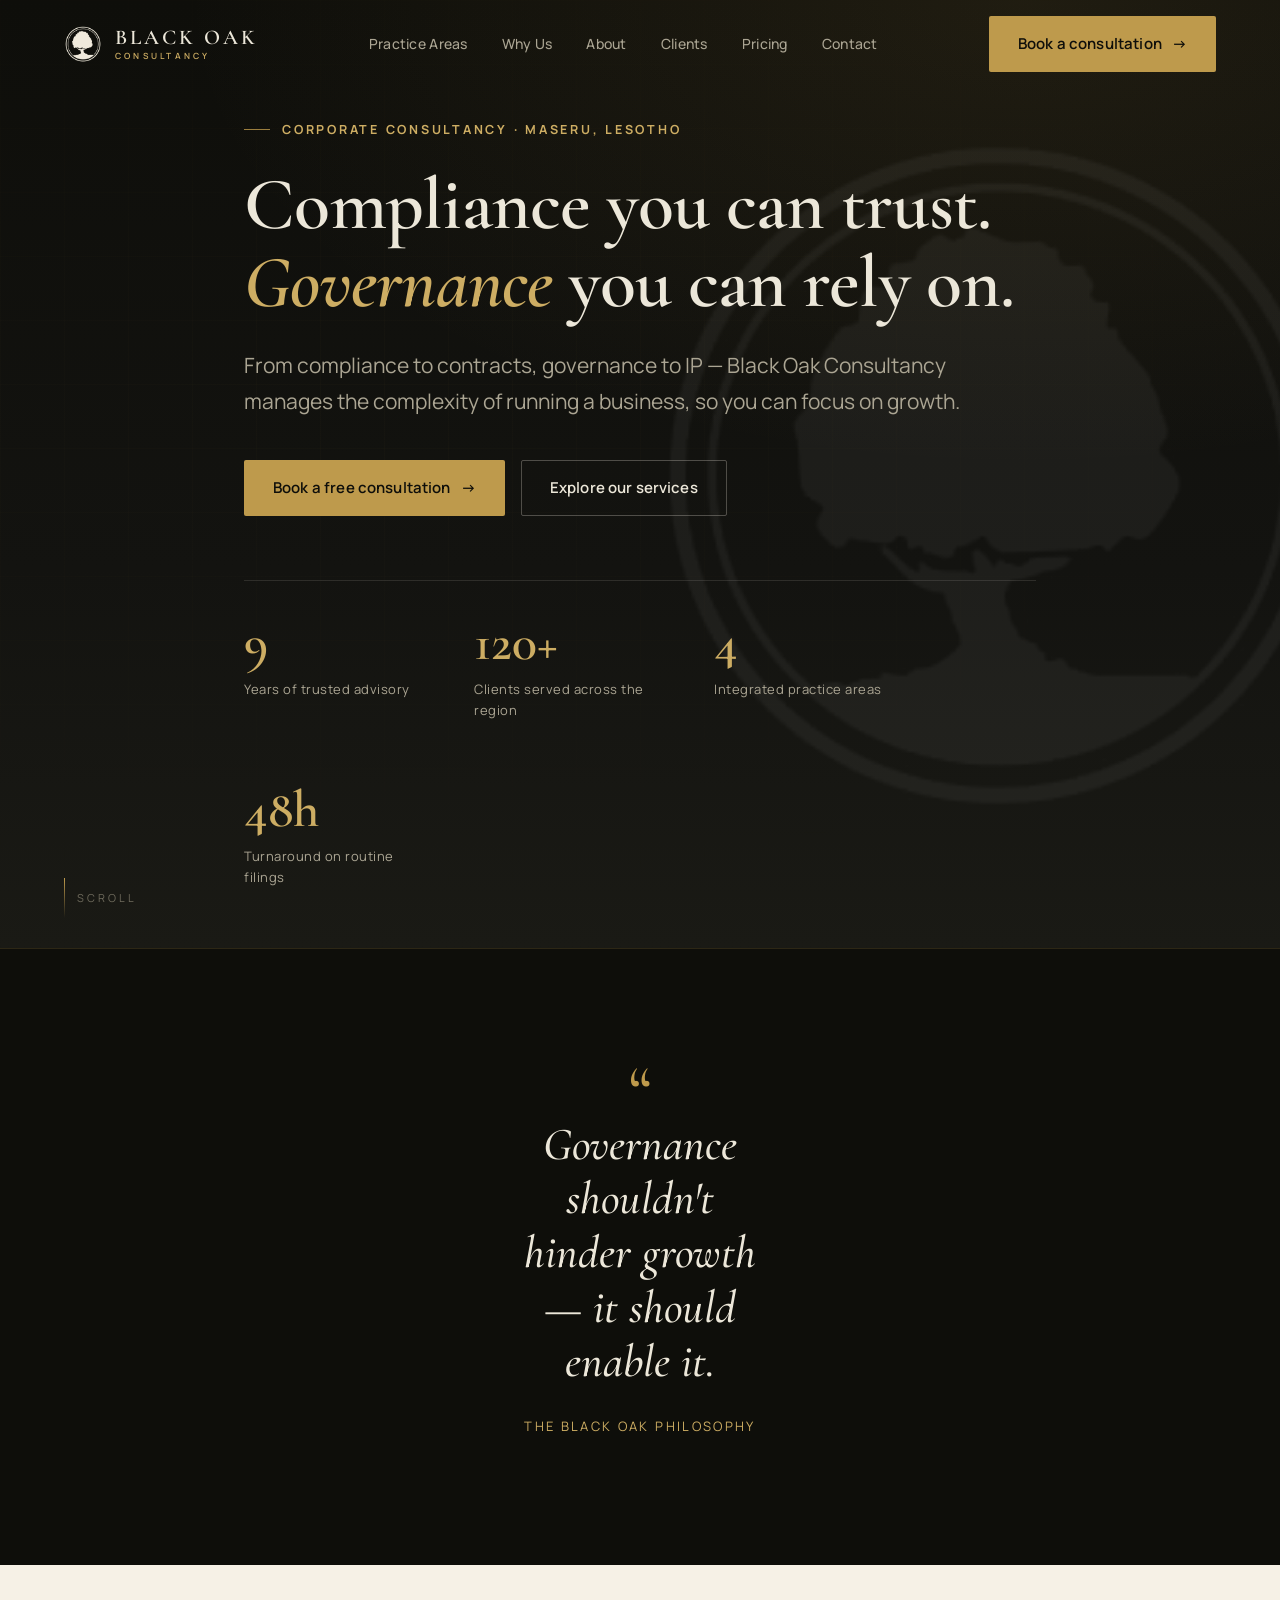
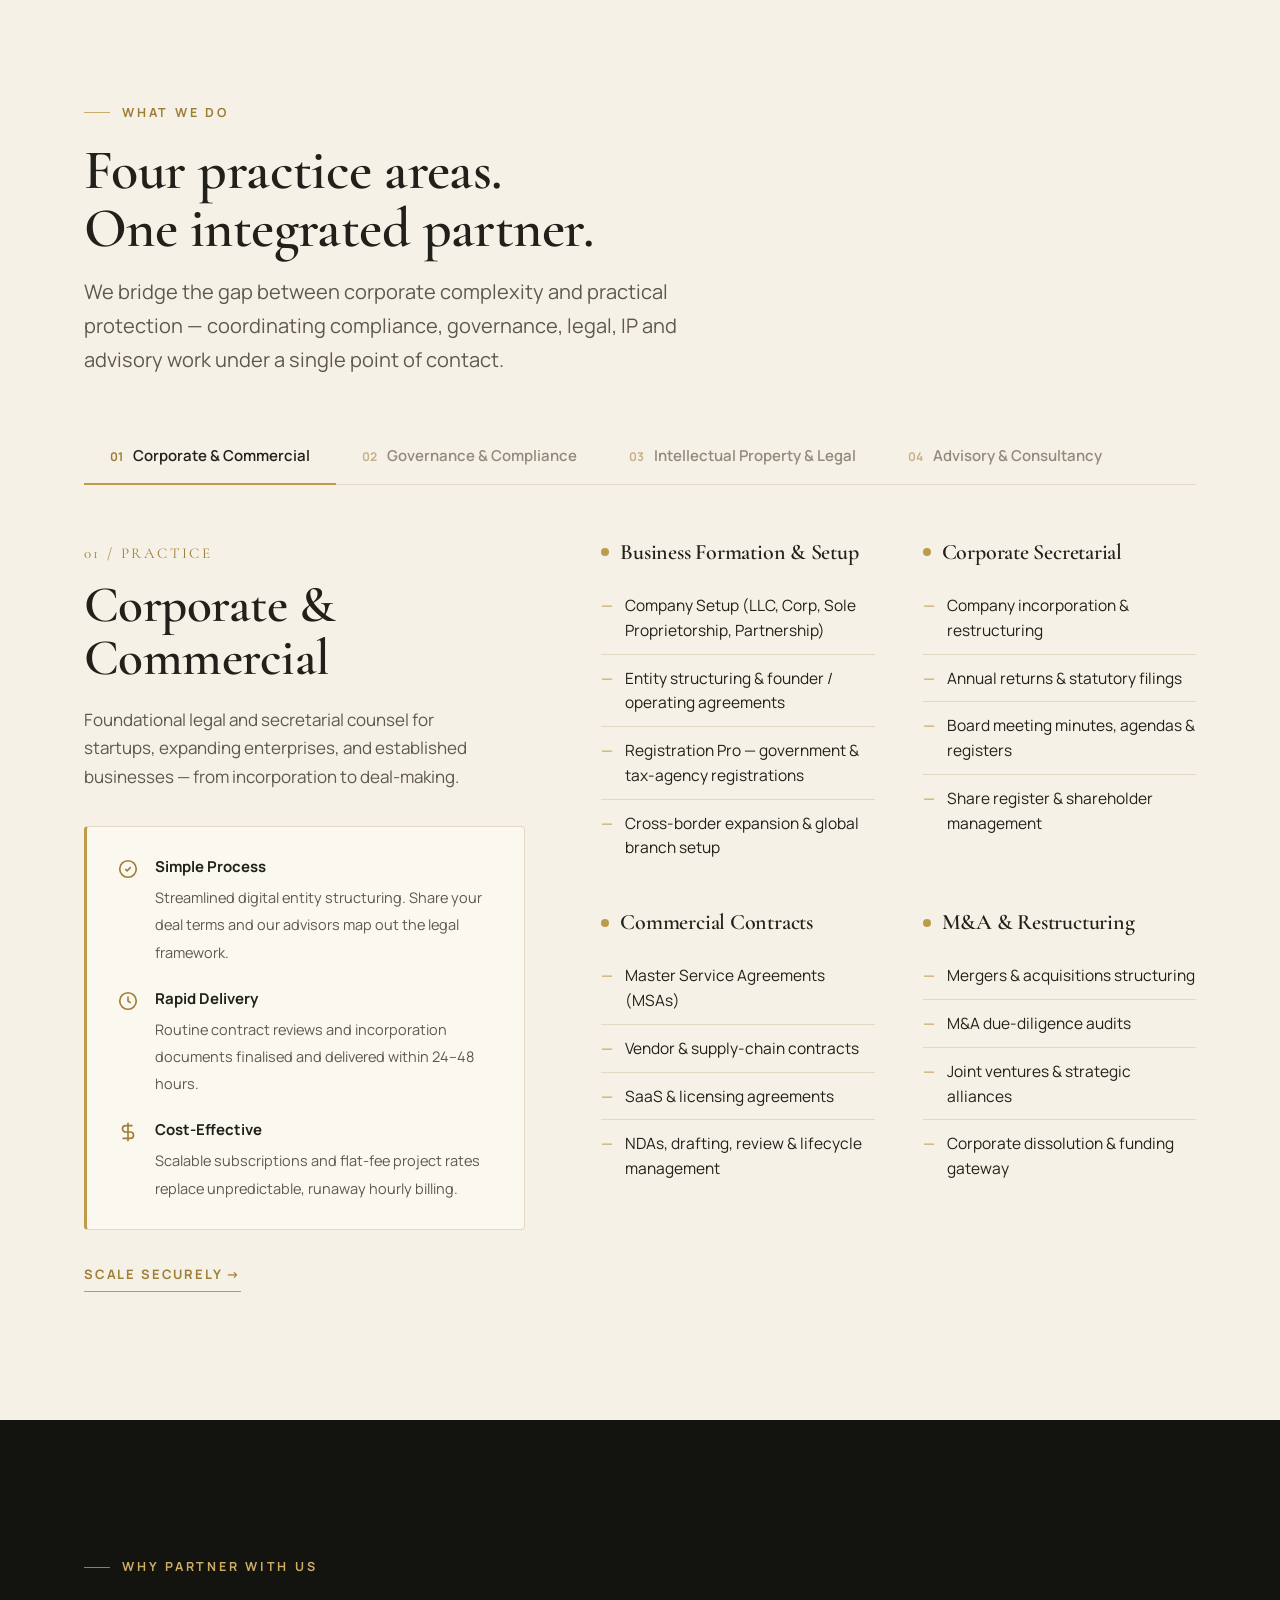
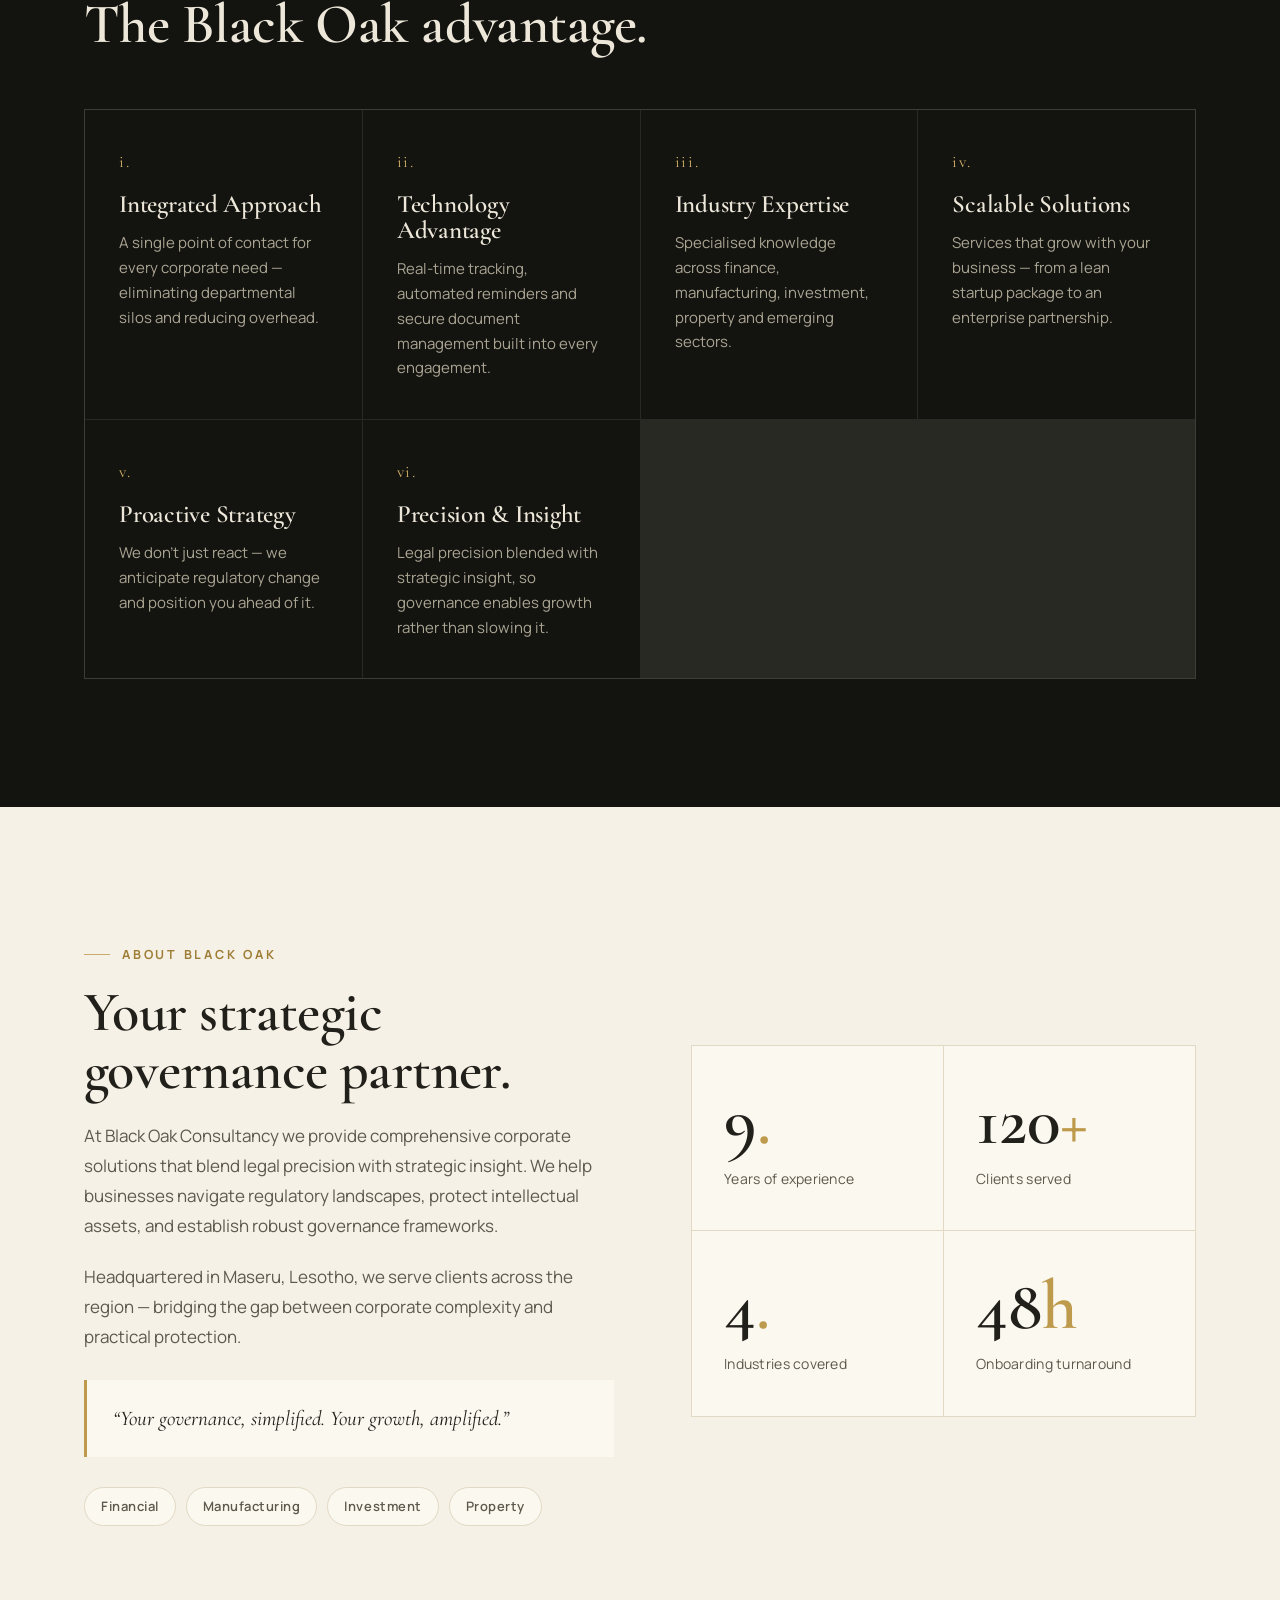
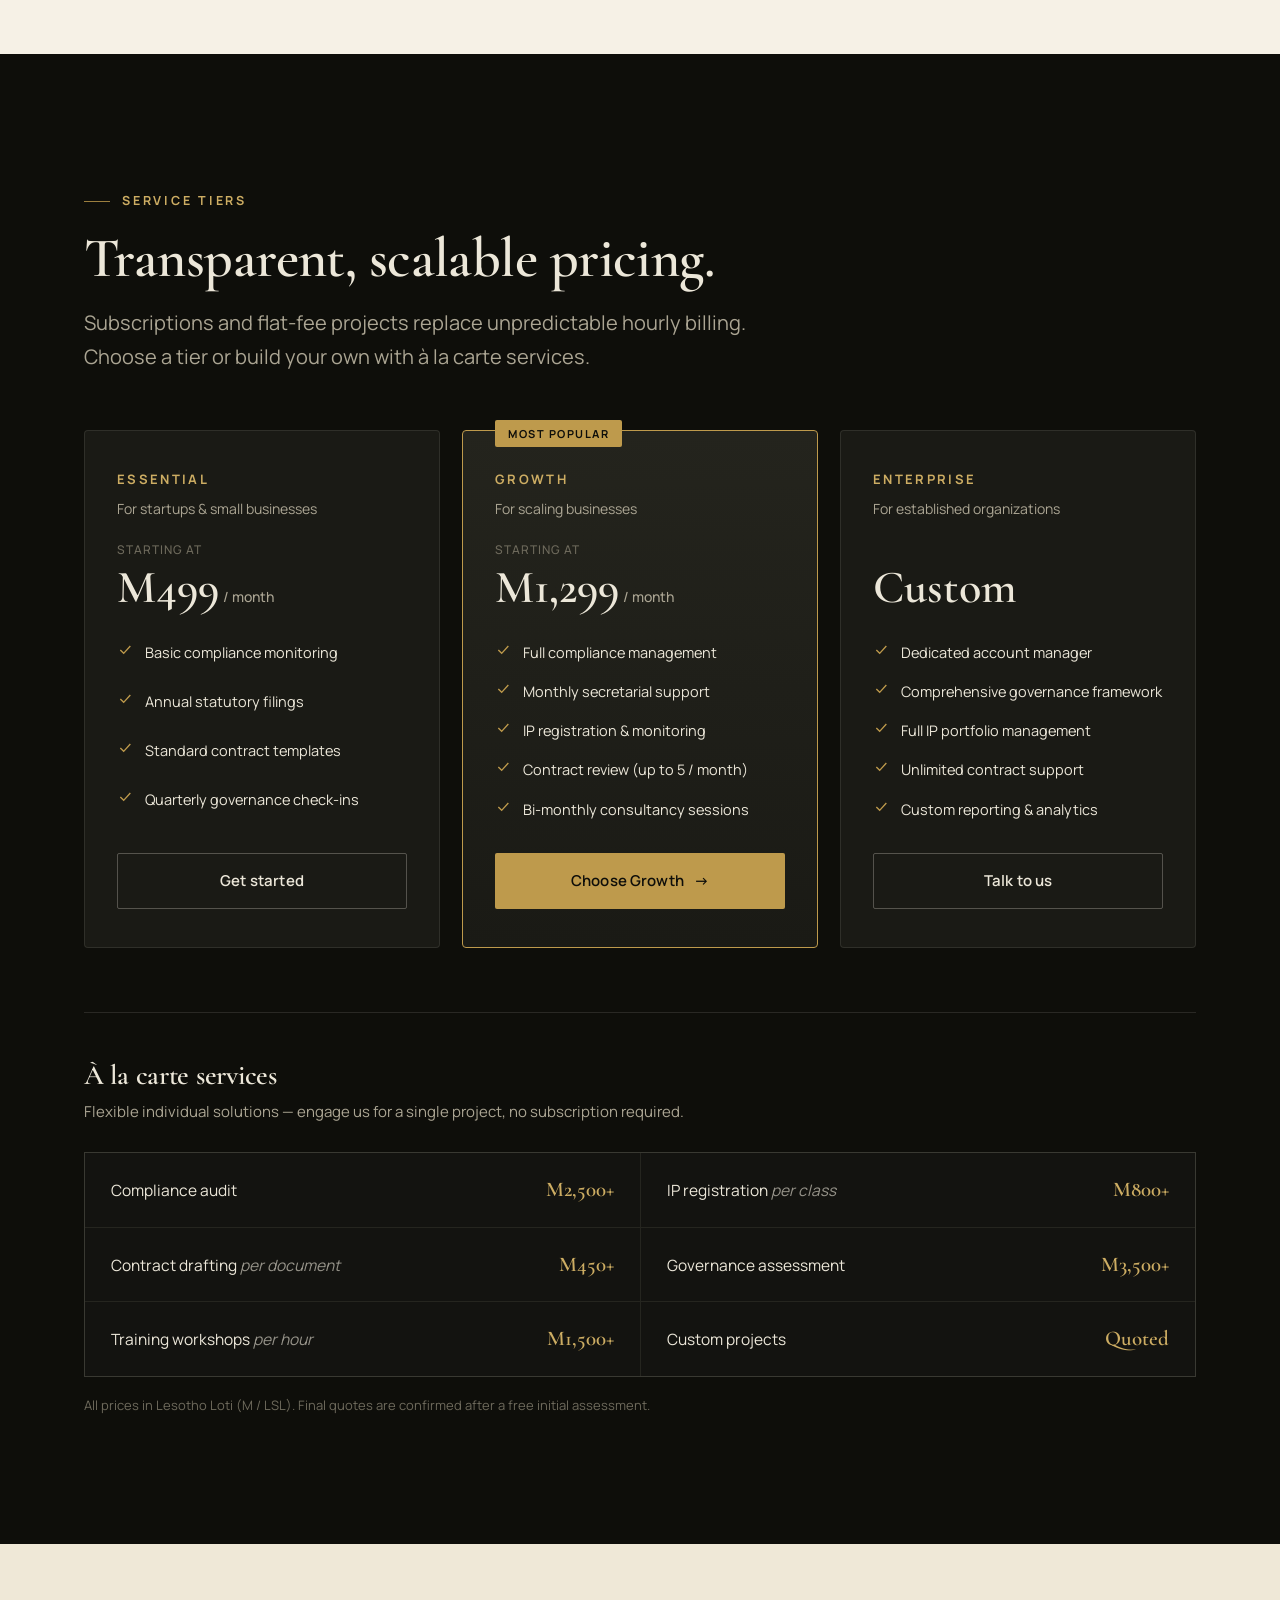
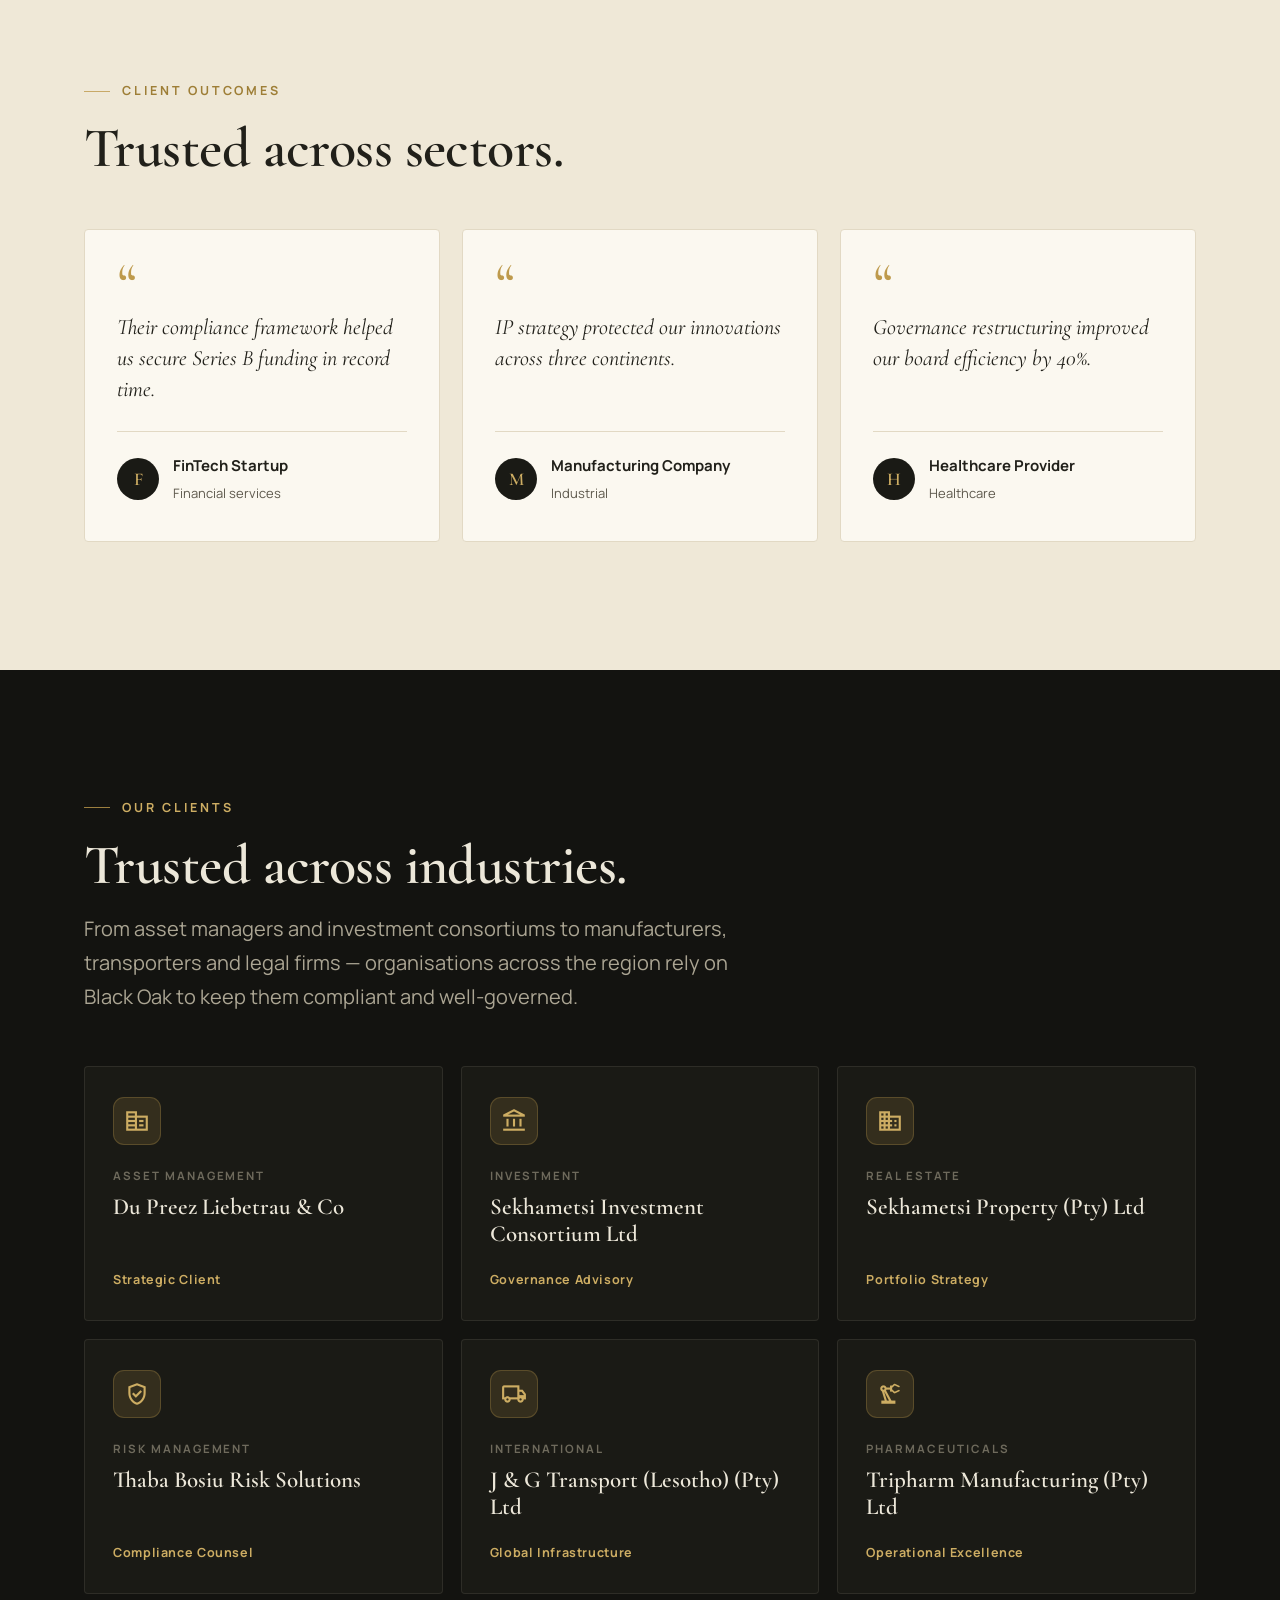
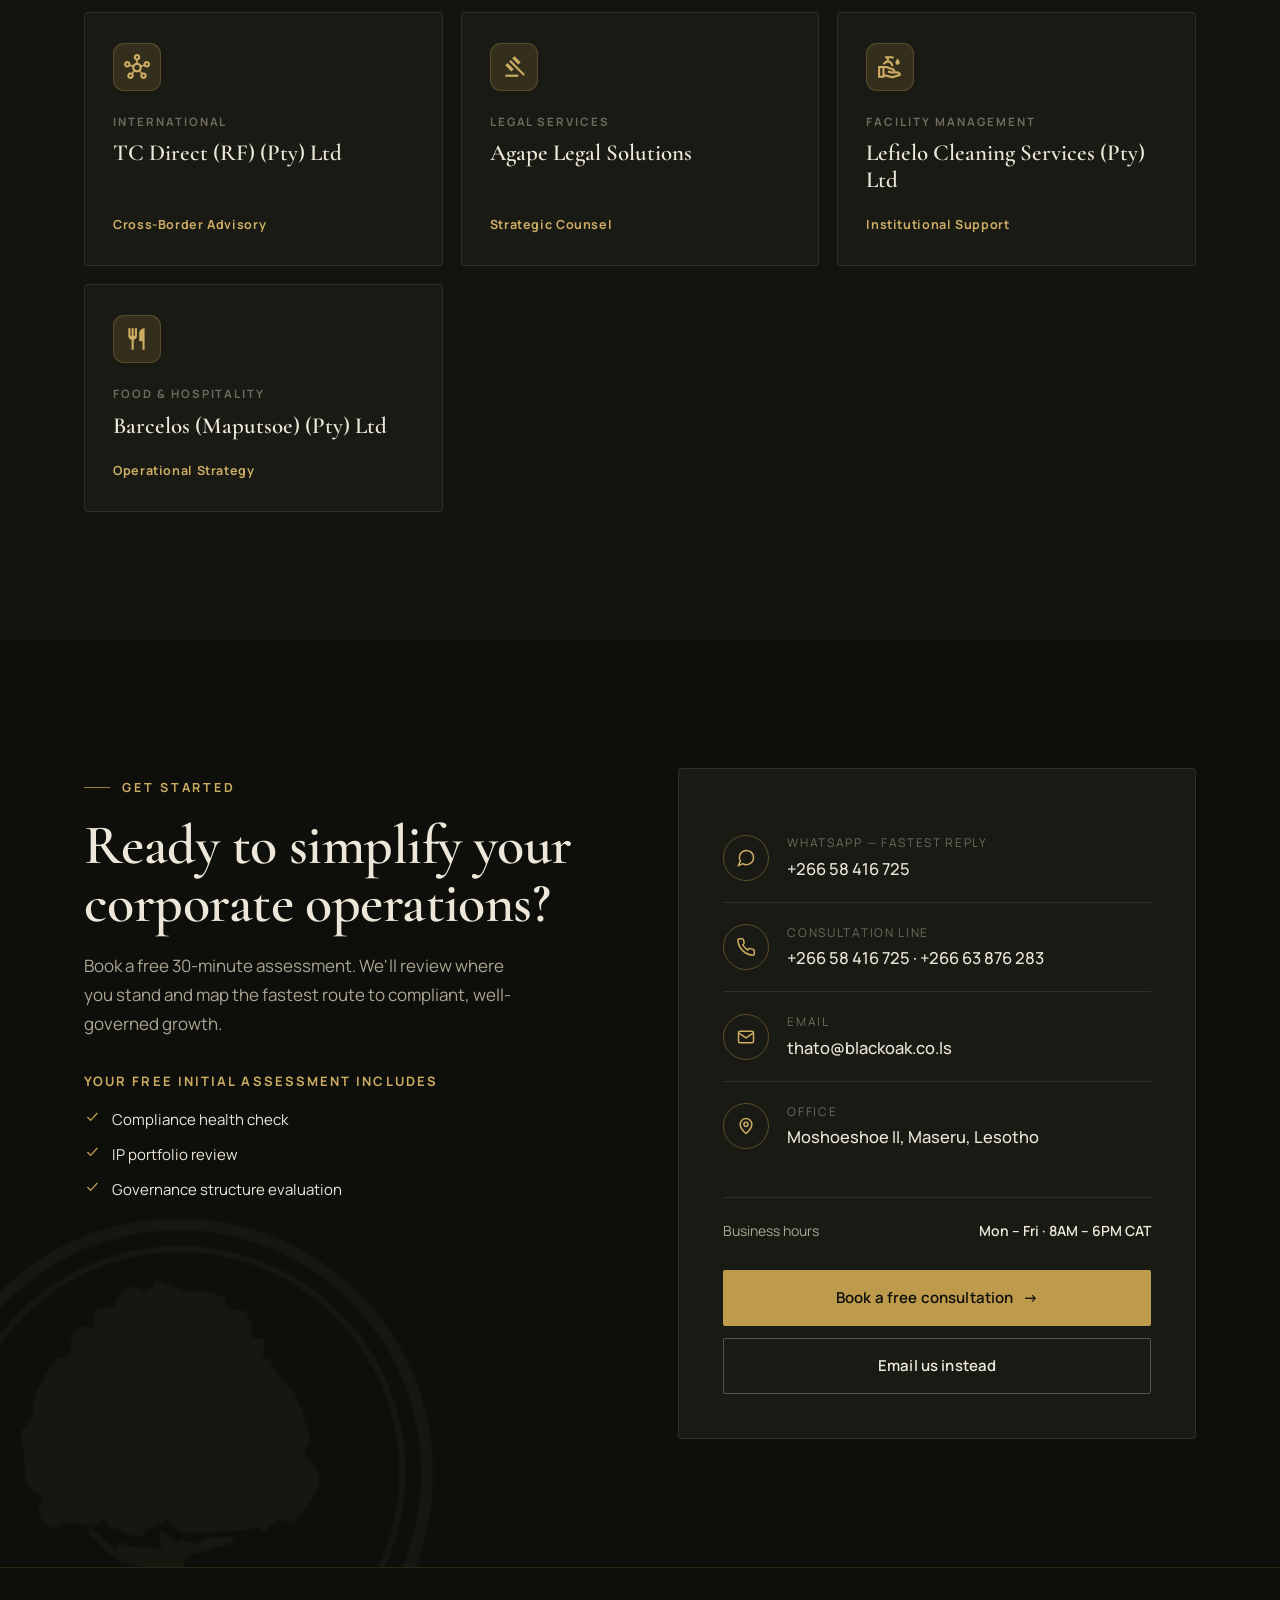
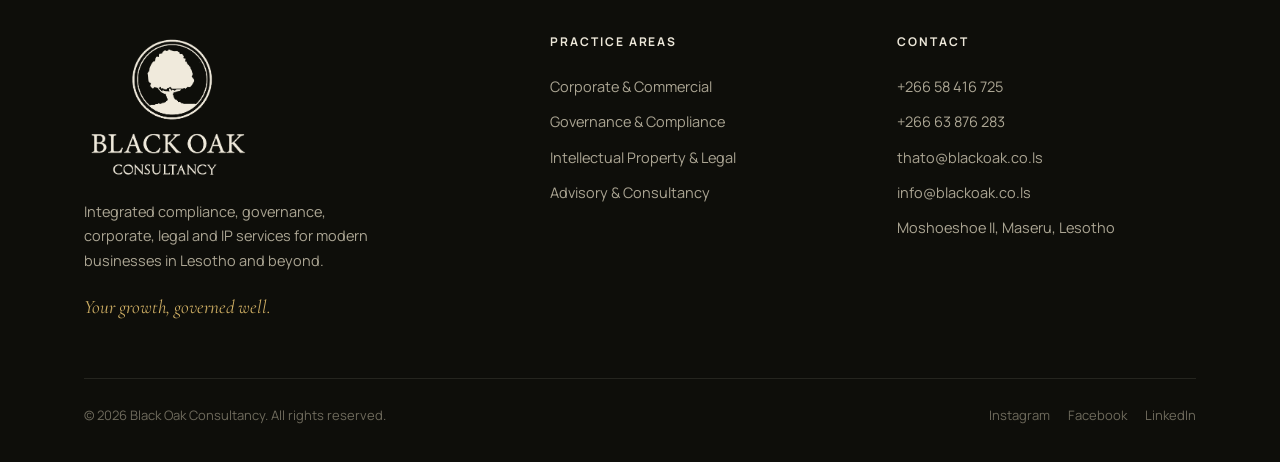
==== index.html @ b7867677 "Initial commit — Black Oak Consultancy website with Decap CMS Static site with CMS-driven content: -" ====
<!DOCTYPE html>
<html lang="en">
<head>
<meta charset="UTF-8" />
<meta name="viewport" content="width=device-width, initial-scale=1.0" />
<title>Black Oak Consultancy — Compliance you can trust. Governance you can rely on.</title>
<meta name="description" content="Black Oak Consultancy — integrated compliance, governance, corporate, legal and IP services in Maseru, Lesotho." />
<link rel="icon" type="image/png" href="assets/logo-mark-dark.png" />
<link rel="preconnect" href="https://fonts.googleapis.com" />
<link rel="preconnect" href="https://fonts.gstatic.com" crossorigin />
<link href="https://fonts.googleapis.com/css2?family=Cormorant+Garamond:ital,wght@0,500;0,600;0,700;1,500;1,600&family=Manrope:wght@400;500;600;700;800&display=swap" rel="stylesheet" />
<link href="https://fonts.googleapis.com/css2?family=Material+Symbols+Outlined:opsz,wght,FILL,GRAD@24,400,0,0" rel="stylesheet" />
<link rel="stylesheet" href="styles.css" />
</head>
<body>

<!-- ============ NAV ============ -->
<nav class="nav" id="nav">
  <a class="nav-brand" href="#top" aria-label="Black Oak Consultancy home">
    <img src="assets/logo-mark-cream.png" alt="Black Oak Consultancy mark" />
    <span class="bn">BLACK OAK<small>CONSULTANCY</small></span>
  </a>
  <div class="nav-links">
    <a href="#practice">Practice Areas</a>
    <a href="#why">Why Us</a>
    <a href="#about">About</a>
    <a href="#clients">Clients</a>
    <a href="#pricing">Pricing</a>
    <a href="#contact">Contact</a>
  </div>
  <div class="nav-cta">
    <a href="#contact" class="btn btn-gold">Book a consultation <span class="arr">&rarr;</span></a>
    <button class="nav-toggle" id="navToggle" aria-label="Open menu"><span></span><span></span><span></span></button>
  </div>
</nav>

<!-- ============ HERO ============ -->
<header class="hero" id="top">
  <img class="hero-mark" src="assets/logo-mark-cream.png" alt="" aria-hidden="true" />
  <div class="hero-grid-lines" aria-hidden="true"></div>
  <div class="wrap hero-inner">
    <span class="eyebrow on-dark" id="hero-eyebrow"></span>
    <h1 class="h-display" id="hero-headline"></h1>
    <p class="hero-sub" id="hero-sub"></p>
    <div class="hero-actions">
      <a href="#contact" class="btn btn-gold" id="hero-cta-primary"><span class="arr">&rarr;</span></a>
      <a href="#practice" class="btn btn-ghost-dark" id="hero-cta-secondary"></a>
    </div>
    <div class="hero-stats" id="hero-stats"></div>
  </div>
  <div class="scroll-cue">Scroll</div>
</header>

<!-- ============ PHILOSOPHY BAND ============ -->
<section class="band section">
  <div class="wrap">
    <div class="band-quote reveal">
      <span class="mark">&ldquo;</span>
      <p id="philosophy-text"></p>
      <cite>The Black Oak Philosophy</cite>
    </div>
  </div>
</section>

<!-- ============ PRACTICE AREAS ============ -->
<section class="practice section" id="practice">
  <div class="wrap">
    <div class="section-head reveal">
      <span class="eyebrow">What we do</span>
      <h2 class="h-section" id="services-heading"></h2>
      <p class="lede" id="services-intro"></p>
    </div>
    <div class="tabs reveal" role="tablist" id="services-tabs"></div>
    <div id="services-panels"></div>
  </div>
</section>

<!-- ============ WHY US ============ -->
<section class="why section" id="why">
  <div class="wrap">
    <div class="section-head reveal">
      <span class="eyebrow on-dark">Why partner with us</span>
      <h2 class="h-section" style="color:var(--on-dark)" id="why-heading"></h2>
    </div>
    <div class="why-grid reveal" id="why-grid"></div>
  </div>
</section>

<!-- ============ ABOUT ============ -->
<section class="about section" id="about">
  <div class="wrap about-grid">
    <div class="about-copy reveal">
      <span class="eyebrow">About Black Oak</span>
      <h2 class="h-section" id="about-heading"></h2>
      <div id="about-paragraphs"></div>
      <div class="about-phil" id="about-philosophy"></div>
      <div class="industries" id="about-industries"></div>
    </div>
    <div class="about-stats reveal" id="about-stats"></div>
  </div>
</section>

<!-- ============ PRICING ============ -->
<section class="pricing section" id="pricing">
  <div class="wrap">
    <div class="section-head reveal">
      <span class="eyebrow on-dark">Service tiers</span>
      <h2 class="h-section" style="color:var(--on-dark)" id="pricing-heading"></h2>
      <p class="lede" style="color:var(--on-dark-muted)" id="pricing-intro"></p>
    </div>
    <div class="tiers reveal" id="pricing-tiers"></div>
    <div class="alacarte reveal" id="pricing-alacarte"></div>
  </div>
</section>

<!-- ============ TESTIMONIALS ============ -->
<section class="testi section">
  <div class="wrap">
    <div class="section-head reveal">
      <span class="eyebrow">Client outcomes</span>
      <h2 class="h-section" id="testi-heading"></h2>
    </div>
    <div class="testi-grid" id="testi-grid"></div>
  </div>
</section>

<!-- ============ CLIENTS ============ -->
<section class="clients section" id="clients">
  <div class="wrap">
    <div class="section-head reveal">
      <span class="eyebrow on-dark">Our clients</span>
      <h2 class="h-section" style="color:var(--on-dark)" id="clients-heading"></h2>
      <p class="lede" style="color:var(--on-dark-muted)" id="clients-intro"></p>
    </div>
    <div class="clients-grid reveal" id="clients-grid"></div>
  </div>
</section>

<!-- ============ CONTACT ============ -->
<section class="contact section" id="contact">
  <img class="contact-mark" src="assets/logo-mark-cream.png" alt="" aria-hidden="true" />
  <div class="wrap contact-grid">
    <div class="contact-copy reveal">
      <span class="eyebrow on-dark">Get started</span>
      <h2 class="h-section" style="color:var(--on-dark)" id="contact-heading"></h2>
      <p id="contact-intro"></p>
      <div class="assessment">
        <div class="ttl">Your free initial assessment includes</div>
        <ul id="contact-assessment"></ul>
      </div>
    </div>
    <div class="contact-card reveal" id="contact-channels"></div>
  </div>
</section>

<!-- ============ FOOTER ============ -->
<footer class="footer">
  <div class="wrap">
    <div class="footer-top">
      <div class="footer-brand">
        <img src="assets/logo-cream-full.png" alt="Black Oak Consultancy" />
        <p>Integrated compliance, governance, corporate, legal and IP services for modern businesses in Lesotho and beyond.</p>
        <div class="footer-tag">Your growth, governed well.</div>
      </div>
      <div class="footer-col">
        <h5>Practice Areas</h5>
        <a href="#practice">Corporate &amp; Commercial</a>
        <a href="#practice">Governance &amp; Compliance</a>
        <a href="#practice">Intellectual Property &amp; Legal</a>
        <a href="#practice">Advisory &amp; Consultancy</a>
      </div>
      <div class="footer-col" id="footer-contact">
        <h5>Contact</h5>
      </div>
    </div>
    <div class="footer-bottom">
      <span>&copy; <span id="year"></span> Black Oak Consultancy. All rights reserved.</span>
      <div class="socials" id="footer-socials"></div>
    </div>
  </div>
</footer>

<script src="app.js"></script>
</body>
</html>
---- styles.css ----
/* ===========================================================
   BLACK OAK CONSULTANCY — site styles
   Palette: warm charcoal ink · antique gold · cream paper
   Type:    Cormorant Garamond (display) · Manrope (text)
   =========================================================== */

:root {
  /* ink / dark */
  --ink-900: #0E0E0A;
  --ink-850: #131310;
  --ink-800: #1A1A15;
  --ink-700: #24241D;
  --ink-600: #33332A;

  /* paper / light */
  --paper:    #F6F1E6;
  --paper-2:  #FBF8F0;
  --paper-3:  #EFE8D7;
  --card-line:#E2D9C4;

  /* gold accent */
  --gold:      #BE9A4C;
  --gold-soft: #CDAD63;
  --gold-deep: #9E7E36;
  --gold-glow: rgba(190,154,76,0.16);

  /* text */
  --on-dark:        #ECE7D9;
  --on-dark-muted:  #ABA593;
  --on-dark-faint:  #6E6A5C;
  --on-light:       #21201A;
  --on-light-muted: #5E594D;
  --on-light-faint: #918B7B;

  --serif: "Cormorant Garamond", Georgia, "Times New Roman", serif;
  --sans:  "Manrope", system-ui, -apple-system, sans-serif;

  --maxw: 1240px;
  --gut: clamp(20px, 5vw, 64px);
  --radius: 4px;

  --ease: cubic-bezier(0.22, 0.61, 0.36, 1);
}

* { box-sizing: border-box; margin: 0; padding: 0; }
html { scroll-behavior: smooth; -webkit-text-size-adjust: 100%; scroll-padding-top: 84px; }
body {
  font-family: var(--sans);
  background: var(--paper);
  color: var(--on-light);
  line-height: 1.6;
  font-size: 17px;
  -webkit-font-smoothing: antialiased;
  text-rendering: optimizeLegibility;
  overflow-x: hidden;
}
img { display: block; max-width: 100%; }
a { color: inherit; text-decoration: none; }
::selection { background: var(--gold); color: var(--ink-900); }

/* ---------- shared layout ---------- */
.wrap { width: 100%; max-width: var(--maxw); margin-inline: auto; padding-inline: var(--gut); }
.section { padding-block: clamp(72px, 10vw, 132px); }
.eyebrow {
  font-family: var(--sans);
  font-size: 12.5px;
  font-weight: 700;
  letter-spacing: 0.22em;
  text-transform: uppercase;
  color: var(--gold-deep);
  display: inline-flex;
  align-items: center;
  gap: 12px;
}
.eyebrow::before { content: ""; width: 26px; height: 1px; background: var(--gold); opacity: .8; }
.eyebrow.center::after { content: ""; width: 26px; height: 1px; background: var(--gold); opacity: .8; }
.eyebrow.on-dark { color: var(--gold-soft); }

h1, h2, h3, h4 { font-family: var(--serif); font-weight: 600; line-height: 1.04; letter-spacing: -0.01em; }
.h-display { font-size: clamp(38px, 6vw, 74px); font-weight: 600; line-height: 1.06; }
.h-section { font-size: clamp(33px, 5vw, 56px); }
.lede { font-size: clamp(17px, 1.6vw, 20px); color: var(--on-light-muted); max-width: 56ch; line-height: 1.7; }

/* ---------- buttons ---------- */
.btn {
  display: inline-flex; align-items: center; gap: 10px;
  font-family: var(--sans); font-weight: 600; font-size: 15px;
  letter-spacing: 0.01em;
  padding: 15px 28px; border-radius: 2px; cursor: pointer;
  border: 1px solid transparent; transition: all .35s var(--ease);
  white-space: nowrap;
}
.btn .arr { transition: transform .35s var(--ease); }
.btn:hover .arr { transform: translateX(4px); }
.btn-gold { background: var(--gold); color: var(--ink-900); }
.btn-gold:hover { background: var(--gold-soft); box-shadow: 0 12px 30px -10px var(--gold-glow); }
.btn-ghost-dark { border-color: rgba(236,231,217,0.28); color: var(--on-dark); }
.btn-ghost-dark:hover { border-color: var(--gold-soft); color: var(--gold-soft); }
.btn-ghost-light { border-color: var(--card-line); color: var(--on-light); }
.btn-ghost-light:hover { border-color: var(--gold); color: var(--gold-deep); }

.link-arrow {
  display: inline-flex; align-items: center; gap: 10px;
  font-family: var(--sans); font-weight: 700; font-size: 13px;
  letter-spacing: 0.14em; text-transform: uppercase;
  color: var(--gold-deep); padding-bottom: 6px;
  border-bottom: 1px solid var(--gold); width: fit-content;
  transition: gap .3s var(--ease);
}
.link-arrow:hover { gap: 16px; }

/* ===========================================================
   NAV
   =========================================================== */
.nav {
  position: fixed; inset: 0 0 auto 0; z-index: 100;
  display: flex; align-items: center; justify-content: space-between;
  padding: 16px var(--gut);
  transition: background .4s var(--ease), padding .4s var(--ease), box-shadow .4s var(--ease);
}
.nav.scrolled {
  background: rgba(14,14,10,0.92);
  backdrop-filter: blur(14px);
  padding-block: 11px;
  box-shadow: 0 1px 0 rgba(190,154,76,0.18);
}
.nav-brand { display: flex; align-items: center; gap: 13px; }
.nav-brand img { width: 38px; height: 38px; object-fit: contain; }
.nav-brand .bn {
  font-family: var(--serif); font-size: 21px; font-weight: 600;
  letter-spacing: 0.14em; color: var(--on-dark); line-height: 1;
}
.nav-brand .bn small { display: block; font-family: var(--sans); font-size: 8.5px; font-weight: 600; letter-spacing: 0.38em; color: var(--gold-soft); margin-top: 4px; }
.nav-links { display: flex; align-items: center; gap: 34px; }
.nav-links a {
  font-size: 14px; font-weight: 500; color: var(--on-dark-muted);
  letter-spacing: 0.02em; transition: color .25s; position: relative;
}
.nav-links a:hover { color: var(--on-dark); }
.nav-links a::after {
  content: ""; position: absolute; left: 0; bottom: -6px; height: 1px; width: 0;
  background: var(--gold); transition: width .3s var(--ease);
}
.nav-links a:hover::after { width: 100%; }
.nav-cta { display: flex; align-items: center; gap: 18px; }
.nav-toggle { display: none; background: none; border: 0; cursor: pointer; flex-direction: column; gap: 5px; padding: 8px; }
.nav-toggle span { width: 24px; height: 2px; background: var(--on-dark); transition: .3s; }

/* ===========================================================
   HERO
   =========================================================== */
.hero {
  position: relative; min-height: 100vh; display: flex; align-items: center;
  background:
    radial-gradient(120% 90% at 80% 0%, rgba(190,154,76,0.10), transparent 55%),
    linear-gradient(180deg, var(--ink-900), var(--ink-850) 60%, var(--ink-800));
  color: var(--on-dark); overflow: hidden;
  padding-top: 110px; padding-bottom: 60px;
}
.hero-mark {
  position: absolute; right: -6%; top: 50%; transform: translateY(-50%);
  width: min(58vw, 720px); opacity: 0.05; pointer-events: none;
  filter: saturate(0);
}
.hero-grid-lines {
  position: absolute; inset: 0; pointer-events: none; opacity: .5;
  background-image: linear-gradient(rgba(190,154,76,0.05) 1px, transparent 1px),
                    linear-gradient(90deg, rgba(190,154,76,0.05) 1px, transparent 1px);
  background-size: 64px 64px;
  -webkit-mask-image: radial-gradient(120% 80% at 30% 40%, #000, transparent 75%);
          mask-image: radial-gradient(120% 80% at 30% 40%, #000, transparent 75%);
}
.hero-inner { position: relative; z-index: 2; max-width: 920px; }
.hero h1 { margin: 26px 0 0; }
.hero h1 .gold { color: var(--gold-soft); font-style: italic; }
.hero-sub { margin-top: 26px; font-size: clamp(17px, 1.7vw, 21px); color: var(--on-dark-muted); max-width: 60ch; line-height: 1.7; }
.hero-actions { margin-top: 40px; display: flex; flex-wrap: wrap; gap: 16px; }
.hero-stats {
  margin-top: 64px; display: flex; flex-wrap: wrap; gap: clamp(28px, 5vw, 72px);
  padding-top: 36px; border-top: 1px solid rgba(236,231,217,0.12);
}
.hero-stat .num { font-family: var(--serif); font-size: clamp(36px, 4.5vw, 52px); font-weight: 600; color: var(--gold-soft); line-height: 1; }
.hero-stat .lbl { margin-top: 10px; font-size: 13px; letter-spacing: 0.04em; color: var(--on-dark-muted); max-width: 22ch; }
.scroll-cue {
  position: absolute; left: var(--gut); bottom: 30px; z-index: 2;
  font-size: 11px; letter-spacing: 0.28em; text-transform: uppercase; color: var(--on-dark-faint);
  display: flex; align-items: center; gap: 12px;
}
.scroll-cue::before { content: ""; width: 1px; height: 40px; background: linear-gradient(var(--gold), transparent); animation: cue 2.4s var(--ease) infinite; }
@keyframes cue { 0%,100%{opacity:.3; transform:scaleY(.7) } 50%{opacity:1; transform:scaleY(1)} }

/* ===========================================================
   PHILOSOPHY BAND
   =========================================================== */
.band {
  background: var(--ink-900); color: var(--on-dark);
  border-top: 1px solid rgba(190,154,76,0.18);
}
.band-quote { text-align: center; max-width: 26ch; margin-inline: auto; }
.band-quote .mark { font-family: var(--serif); font-size: 72px; color: var(--gold); line-height: .4; display: block; height: 40px; }
.band-quote p { font-family: var(--serif); font-size: clamp(28px, 4vw, 46px); font-weight: 500; font-style: italic; line-height: 1.18; color: var(--on-dark); }
.band-quote cite { display: block; margin-top: 28px; font-family: var(--sans); font-style: normal; font-size: 13px; letter-spacing: 0.18em; text-transform: uppercase; color: var(--gold-soft); }

/* ===========================================================
   PRACTICE AREAS
   =========================================================== */
.practice { background: var(--paper); }
.section-head { max-width: 720px; }
.section-head h2 { margin-top: 18px; }
.section-head p { margin-top: 18px; }

.tabs {
  margin-top: 52px; display: flex; flex-wrap: wrap; gap: 0;
  border-bottom: 1px solid var(--card-line);
}
.tab {
  appearance: none; background: none; border: 0; cursor: pointer;
  font-family: var(--sans); font-size: 15px; font-weight: 600; color: var(--on-light-faint);
  padding: 16px 26px 18px; position: relative; transition: color .3s;
  display: flex; align-items: baseline; gap: 10px;
}
.tab .ti { font-size: 12px; font-weight: 700; color: var(--gold-deep); opacity: .55; }
.tab:hover { color: var(--on-light); }
.tab.active { color: var(--on-light); }
.tab.active .ti { opacity: 1; }
.tab::after {
  content: ""; position: absolute; left: 0; right: 0; bottom: -1px; height: 2px;
  background: var(--gold); transform: scaleX(0); transform-origin: left; transition: transform .35s var(--ease);
}
.tab.active::after { transform: scaleX(1); }

.panel { display: none; padding-top: 56px; }
.panel.active { display: grid; grid-template-columns: minmax(0, 1fr) minmax(0, 1.35fr); gap: clamp(40px, 6vw, 88px); animation: fade .5s var(--ease); }
@keyframes fade { from { opacity: 0; transform: translateY(12px); } to { opacity: 1; transform: none; } }

.panel-left .pa-num { font-family: var(--serif); font-size: 15px; letter-spacing: 0.16em; color: var(--gold-deep); text-transform: uppercase; }
.panel-left h3 { font-size: clamp(34px, 4vw, 52px); margin-top: 14px; }
.panel-left .pa-desc { margin-top: 20px; color: var(--on-light-muted); font-size: 17px; line-height: 1.7; max-width: 42ch; }
.value-card {
  margin-top: 34px; background: var(--paper-2); border: 1px solid var(--card-line);
  border-left: 3px solid var(--gold); border-radius: var(--radius); padding: 28px 30px;
  display: grid; gap: 22px;
}
.value-row { display: grid; grid-template-columns: 22px 1fr; gap: 16px; align-items: start; }
.value-row svg { width: 22px; height: 22px; stroke: var(--gold-deep); margin-top: 3px; }
.value-row b { font-family: var(--sans); font-weight: 700; font-size: 15px; color: var(--on-light); display: block; margin-bottom: 4px; }
.value-row span { font-size: 14.5px; color: var(--on-light-muted); line-height: 1.55; }
.panel-left .link-arrow { margin-top: 34px; }

.panel-right { display: grid; grid-template-columns: 1fr 1fr; gap: 40px 48px; align-content: start; }
.svc-group h4 { display: flex; align-items: center; gap: 11px; font-size: 22px; font-weight: 600; }
.svc-group h4::before { content: ""; width: 8px; height: 8px; border-radius: 50%; background: var(--gold); flex: none; }
.svc-list { margin-top: 18px; display: grid; gap: 0; }
.svc-list li { list-style: none; display: flex; gap: 12px; align-items: baseline; padding: 11px 0; border-top: 1px solid var(--card-line); font-size: 15.5px; color: var(--on-light); }
.svc-list li:first-child { border-top: 0; }
.svc-list li .dash { color: var(--gold); flex: none; }
@media (max-width: 560px) { .panel-right { grid-template-columns: 1fr; } }

/* ===========================================================
   APPROACH / WHY US
   =========================================================== */
.why { background: var(--ink-850); color: var(--on-dark); }
.why-grid { margin-top: 56px; display: grid; grid-template-columns: repeat(auto-fit, minmax(250px, 1fr)); gap: 1px; background: rgba(236,231,217,0.1); border: 1px solid rgba(236,231,217,0.1); }
.why-cell { background: var(--ink-850); padding: 38px 34px; transition: background .4s var(--ease); }
.why-cell:hover { background: var(--ink-800); }
.why-cell .wi { font-family: var(--serif); font-size: 17px; color: var(--gold-soft); letter-spacing: 0.1em; }
.why-cell h4 { font-size: 25px; margin-top: 16px; color: var(--on-dark); }
.why-cell p { margin-top: 14px; font-size: 15px; color: var(--on-dark-muted); line-height: 1.65; }

/* ===========================================================
   ABOUT / STATS
   =========================================================== */
.about { background: var(--paper); position: relative; }
.about-grid { display: grid; grid-template-columns: 1.05fr 1fr; gap: clamp(40px, 6vw, 90px); align-items: center; }
.about-copy h2 { margin-top: 18px; }
.about-copy p { margin-top: 22px; color: var(--on-light-muted); font-size: 17px; line-height: 1.75; }
.about-phil { margin-top: 28px; padding: 22px 26px; border-left: 3px solid var(--gold); background: var(--paper-2); font-family: var(--serif); font-style: italic; font-size: 21px; color: var(--on-light); }
.about-stats { display: grid; grid-template-columns: 1fr 1fr; gap: 1px; background: var(--card-line); border: 1px solid var(--card-line); }
.about-stats .st { background: var(--paper-2); padding: 40px 32px; }
.about-stats .st .num { font-family: var(--serif); font-size: clamp(46px, 6vw, 70px); font-weight: 600; color: var(--on-light); line-height: 1; }
.about-stats .st .num span { color: var(--gold); }
.about-stats .st .lbl { margin-top: 12px; font-size: 14px; color: var(--on-light-muted); letter-spacing: 0.02em; }
.industries { margin-top: 30px; display: flex; flex-wrap: wrap; gap: 10px; }
.industries .chip { font-size: 13px; font-weight: 600; letter-spacing: 0.04em; color: var(--on-light-muted); border: 1px solid var(--card-line); border-radius: 100px; padding: 8px 16px; background: var(--paper-2); }

/* ===========================================================
   PRICING
   =========================================================== */
.pricing { background: var(--ink-900); color: var(--on-dark); }
.tiers { margin-top: 56px; display: grid; grid-template-columns: repeat(auto-fit, minmax(258px, 1fr)); gap: 22px; }
.tier {
  background: var(--ink-800); border: 1px solid rgba(236,231,217,0.1);
  border-radius: var(--radius); padding: 38px 32px; display: flex; flex-direction: column;
  transition: transform .4s var(--ease), border-color .4s var(--ease);
}
.tier:hover { transform: translateY(-6px); border-color: rgba(190,154,76,0.4); }
.tier.featured { background: linear-gradient(180deg, var(--ink-700), var(--ink-800)); border-color: var(--gold); position: relative; }
.tier.featured::before {
  content: "Most Popular"; position: absolute; top: -11px; left: 32px;
  background: var(--gold); color: var(--ink-900); font-size: 11px; font-weight: 700;
  letter-spacing: 0.14em; text-transform: uppercase; padding: 5px 13px; border-radius: 2px;
}
.tier .t-name { font-family: var(--sans); font-size: 13px; font-weight: 700; letter-spacing: 0.18em; text-transform: uppercase; color: var(--gold-soft); }
.tier .t-for { margin-top: 8px; font-size: 14px; color: var(--on-dark-muted); }
.tier .t-price { margin-top: 24px; font-family: var(--serif); font-weight: 600; line-height: 1; }
.tier .t-price .amt { font-size: 46px; color: var(--on-dark); }
.tier .t-price .per { font-family: var(--sans); font-size: 14px; font-weight: 500; color: var(--on-dark-muted); }
.tier .t-price .start { display: block; font-family: var(--sans); font-size: 12px; font-weight: 500; letter-spacing: 0.08em; text-transform: uppercase; color: var(--on-dark-faint); margin-bottom: 8px; }
.tier ul { list-style: none; margin: 28px 0 32px; display: grid; gap: 13px; flex: 1; }
.tier ul li { display: flex; gap: 12px; align-items: baseline; font-size: 14.5px; color: var(--on-dark); }
.tier ul li svg { width: 16px; height: 16px; stroke: var(--gold); flex: none; margin-top: 4px; }
.tier .btn { width: 100%; justify-content: center; }

.alacarte { margin-top: 64px; border-top: 1px solid rgba(236,231,217,0.12); padding-top: 48px; }
.alacarte h3 { font-size: 28px; color: var(--on-dark); }
.alacarte p.sub { margin-top: 10px; color: var(--on-dark-muted); font-size: 15px; }
.alc-table { margin-top: 28px; display: grid; grid-template-columns: 1fr 1fr; gap: 1px 1px; background: rgba(236,231,217,0.1); border: 1px solid rgba(236,231,217,0.1); }
.alc-row { background: var(--ink-850); display: flex; align-items: baseline; justify-content: space-between; gap: 18px; padding: 20px 26px; }
.alc-row .svc { font-size: 15.5px; color: var(--on-dark); }
.alc-row .price { font-family: var(--serif); font-size: 21px; font-weight: 600; color: var(--gold-soft); white-space: nowrap; }
.alc-note { margin-top: 18px; font-size: 13px; color: var(--on-dark-faint); }
@media (max-width: 640px){ .alc-table { grid-template-columns: 1fr; } }

/* ===========================================================
   TESTIMONIALS
   =========================================================== */
.testi { background: var(--paper-3); }
.testi-grid { margin-top: 52px; display: grid; grid-template-columns: repeat(auto-fit, minmax(280px, 1fr)); gap: 22px; }
.quote-card { background: var(--paper-2); border: 1px solid var(--card-line); border-radius: var(--radius); padding: 36px 32px; display: flex; flex-direction: column; }
.quote-card .qm { font-family: var(--serif); font-size: 60px; color: var(--gold); line-height: .6; height: 28px; }
.quote-card blockquote { font-family: var(--serif); font-size: 22px; font-style: italic; line-height: 1.4; color: var(--on-light); margin: 18px 0 26px; flex: 1; }
.quote-card .who { display: flex; align-items: center; gap: 14px; padding-top: 22px; border-top: 1px solid var(--card-line); }
.quote-card .who .av { width: 42px; height: 42px; border-radius: 50%; background: var(--ink-800); color: var(--gold-soft); display: grid; place-items: center; font-family: var(--serif); font-size: 18px; font-weight: 600; flex: none; }
.quote-card .who .meta b { font-family: var(--sans); font-weight: 700; font-size: 15px; display: block; }
.quote-card .who .meta span { font-size: 13px; color: var(--on-light-muted); }

/* ===========================================================
   CLIENTS
   =========================================================== */
.clients { background: var(--ink-850); color: var(--on-dark); }
.clients .section-head { display: flex; flex-direction: column; }
.clients-grid { margin-top: 52px; display: grid; grid-template-columns: repeat(auto-fill, minmax(268px, 1fr)); gap: 18px; }
.client-card {
  display: flex; flex-direction: column; padding: 30px 28px;
  background: var(--ink-800); border: 1px solid rgba(236,231,217,0.09);
  border-radius: var(--radius); transition: transform .4s var(--ease), border-color .4s var(--ease);
}
.client-card:hover { transform: translateY(-5px); border-color: rgba(190,154,76,0.42); }
.client-card .ci {
  width: 48px; height: 48px; border-radius: 11px; display: grid; place-items: center;
  background: var(--gold-glow); border: 1px solid rgba(190,154,76,0.28); color: var(--gold-soft);
  margin-bottom: 22px; transition: background .4s var(--ease);
}
.client-card:hover .ci { background: rgba(190,154,76,0.24); }
.client-card .ci .material-symbols-outlined { font-size: 26px; }
.client-card .sector { font-size: 11.5px; font-weight: 700; letter-spacing: 0.17em; text-transform: uppercase; color: var(--on-dark-faint); }
.client-card .cname { font-family: var(--serif); font-size: 23px; font-weight: 600; color: var(--on-dark); margin-top: 9px; line-height: 1.16; }
.client-card .ctag {
  margin-top: auto; padding-top: 22px; display: flex; align-items: center; gap: 8px;
  font-family: var(--sans); font-size: 12.5px; font-weight: 700; letter-spacing: 0.05em; color: var(--gold-soft);
}
.client-card .ctag .material-symbols-outlined { font-size: 17px; transition: transform .3s var(--ease); }
.client-card:hover .ctag .material-symbols-outlined { transform: translateX(3px); }
.clients-note { margin-top: 30px; font-size: 13.5px; color: var(--on-dark-faint); max-width: 60ch; }

/* ===========================================================
   CONTACT
   =========================================================== */
.contact { background: var(--ink-900); color: var(--on-dark); position: relative; overflow: hidden; }
.contact-mark { position: absolute; left: -8%; bottom: -20%; width: min(46vw, 560px); opacity: .04; pointer-events: none; }
.contact-grid { position: relative; z-index: 2; display: grid; grid-template-columns: 1fr 1fr; gap: clamp(40px, 6vw, 90px); align-items: start; }
.contact-copy h2 { margin-top: 18px; }
.contact-copy p { margin-top: 20px; color: var(--on-dark-muted); font-size: 17px; line-height: 1.7; max-width: 44ch; }
.assessment { margin-top: 32px; }
.assessment .ttl { font-size: 13px; font-weight: 700; letter-spacing: 0.16em; text-transform: uppercase; color: var(--gold-soft); }
.assessment ul { list-style: none; margin-top: 16px; display: grid; gap: 11px; }
.assessment ul li { display: flex; gap: 12px; align-items: baseline; font-size: 15px; color: var(--on-dark); }
.assessment ul li svg { width: 16px; height: 16px; stroke: var(--gold); flex: none; }

.contact-card { background: var(--ink-800); border: 1px solid rgba(236,231,217,0.1); border-radius: var(--radius); padding: clamp(28px, 4vw, 44px); }
.channel { display: flex; align-items: center; gap: 18px; padding: 20px 0; border-top: 1px solid rgba(236,231,217,0.1); transition: padding-left .3s var(--ease); }
.channel:first-of-type { border-top: 0; }
.channel:hover { padding-left: 8px; }
.channel .ic { width: 46px; height: 46px; border-radius: 50%; border: 1px solid rgba(190,154,76,0.4); display: grid; place-items: center; flex: none; transition: background .3s, border-color .3s; }
.channel:hover .ic { background: var(--gold-glow); border-color: var(--gold); }
.channel .ic svg { width: 20px; height: 20px; stroke: var(--gold-soft); }
.channel > span:last-child { display: flex; flex-direction: column; }
.channel .c-label { font-size: 12px; letter-spacing: 0.14em; text-transform: uppercase; color: var(--on-dark-faint); display: block; }
.channel .c-val { font-size: 16.5px; color: var(--on-dark); font-weight: 500; margin-top: 3px; display: block; }
.channel .c-val.serif { font-family: var(--serif); font-size: 19px; }
.contact-card .hours { margin-top: 26px; padding-top: 22px; border-top: 1px solid rgba(236,231,217,0.1); display: flex; justify-content: space-between; font-size: 14px; color: var(--on-dark-muted); }
.contact-card .hours b { color: var(--on-dark); font-weight: 600; }
.contact-card .big-cta { margin-top: 28px; display: grid; gap: 12px; }
.contact-card .big-cta .btn { width: 100%; justify-content: center; }

/* ===========================================================
   FOOTER
   =========================================================== */
.footer { background: var(--ink-900); color: var(--on-dark-muted); border-top: 1px solid rgba(190,154,76,0.18); padding-block: 64px 36px; }
.footer-top { display: grid; grid-template-columns: 1.4fr 1fr 1fr; gap: 48px; }
.footer-brand img { width: 168px; }
.footer-brand p { margin-top: 18px; font-size: 14.5px; line-height: 1.7; max-width: 34ch; }
.footer-tag { margin-top: 18px; font-family: var(--serif); font-style: italic; font-size: 19px; color: var(--gold-soft); }
.footer-col h5 { font-family: var(--sans); font-size: 12px; font-weight: 700; letter-spacing: 0.16em; text-transform: uppercase; color: var(--on-dark); margin-bottom: 18px; }
.footer-col a, .footer-col p { display: block; font-size: 14.5px; color: var(--on-dark-muted); padding: 6px 0; transition: color .25s; }
.footer-col a:hover { color: var(--gold-soft); }
.footer-bottom { margin-top: 56px; padding-top: 26px; border-top: 1px solid rgba(236,231,217,0.1); display: flex; flex-wrap: wrap; gap: 14px; justify-content: space-between; font-size: 13px; color: var(--on-dark-faint); }
.footer-bottom .socials { display: flex; gap: 18px; }
.footer-bottom .socials a:hover { color: var(--gold-soft); }

/* ===========================================================
   reveal-on-scroll
   =========================================================== */
.reveal { opacity: 0; transform: translateY(26px); transition: opacity .8s var(--ease), transform .8s var(--ease); }
.reveal.in { opacity: 1; transform: none; }

/* ===========================================================
   RESPONSIVE
   =========================================================== */
@media (max-width: 980px) {
  .panel.active { grid-template-columns: 1fr; gap: 44px; }
  .about-grid, .contact-grid { grid-template-columns: 1fr; }
  .footer-top { grid-template-columns: 1fr 1fr; }
  .footer-brand { grid-column: 1 / -1; }
}
@media (max-width: 820px) {
  .nav-links, .nav-cta .btn { display: none; }
  .nav-toggle { display: flex; }
  .nav.open .nav-links {
    display: flex; flex-direction: column; gap: 4px; position: absolute; top: 100%; left: 0; right: 0;
    background: rgba(14,14,10,0.98); backdrop-filter: blur(14px); padding: 16px var(--gut) 28px;
    border-top: 1px solid rgba(190,154,76,0.2); align-items: stretch;
  }
  .nav.open .nav-links a { padding: 14px 0; border-bottom: 1px solid rgba(236,231,217,0.07); font-size: 16px; }
}
@media (max-width: 560px) {
  body { font-size: 16px; }
  .tab { padding: 13px 16px 15px; font-size: 14px; }
  .about-stats { grid-template-columns: 1fr; }
  .footer-top { grid-template-columns: 1fr; }
  .hero-stats { gap: 24px 36px; }
}
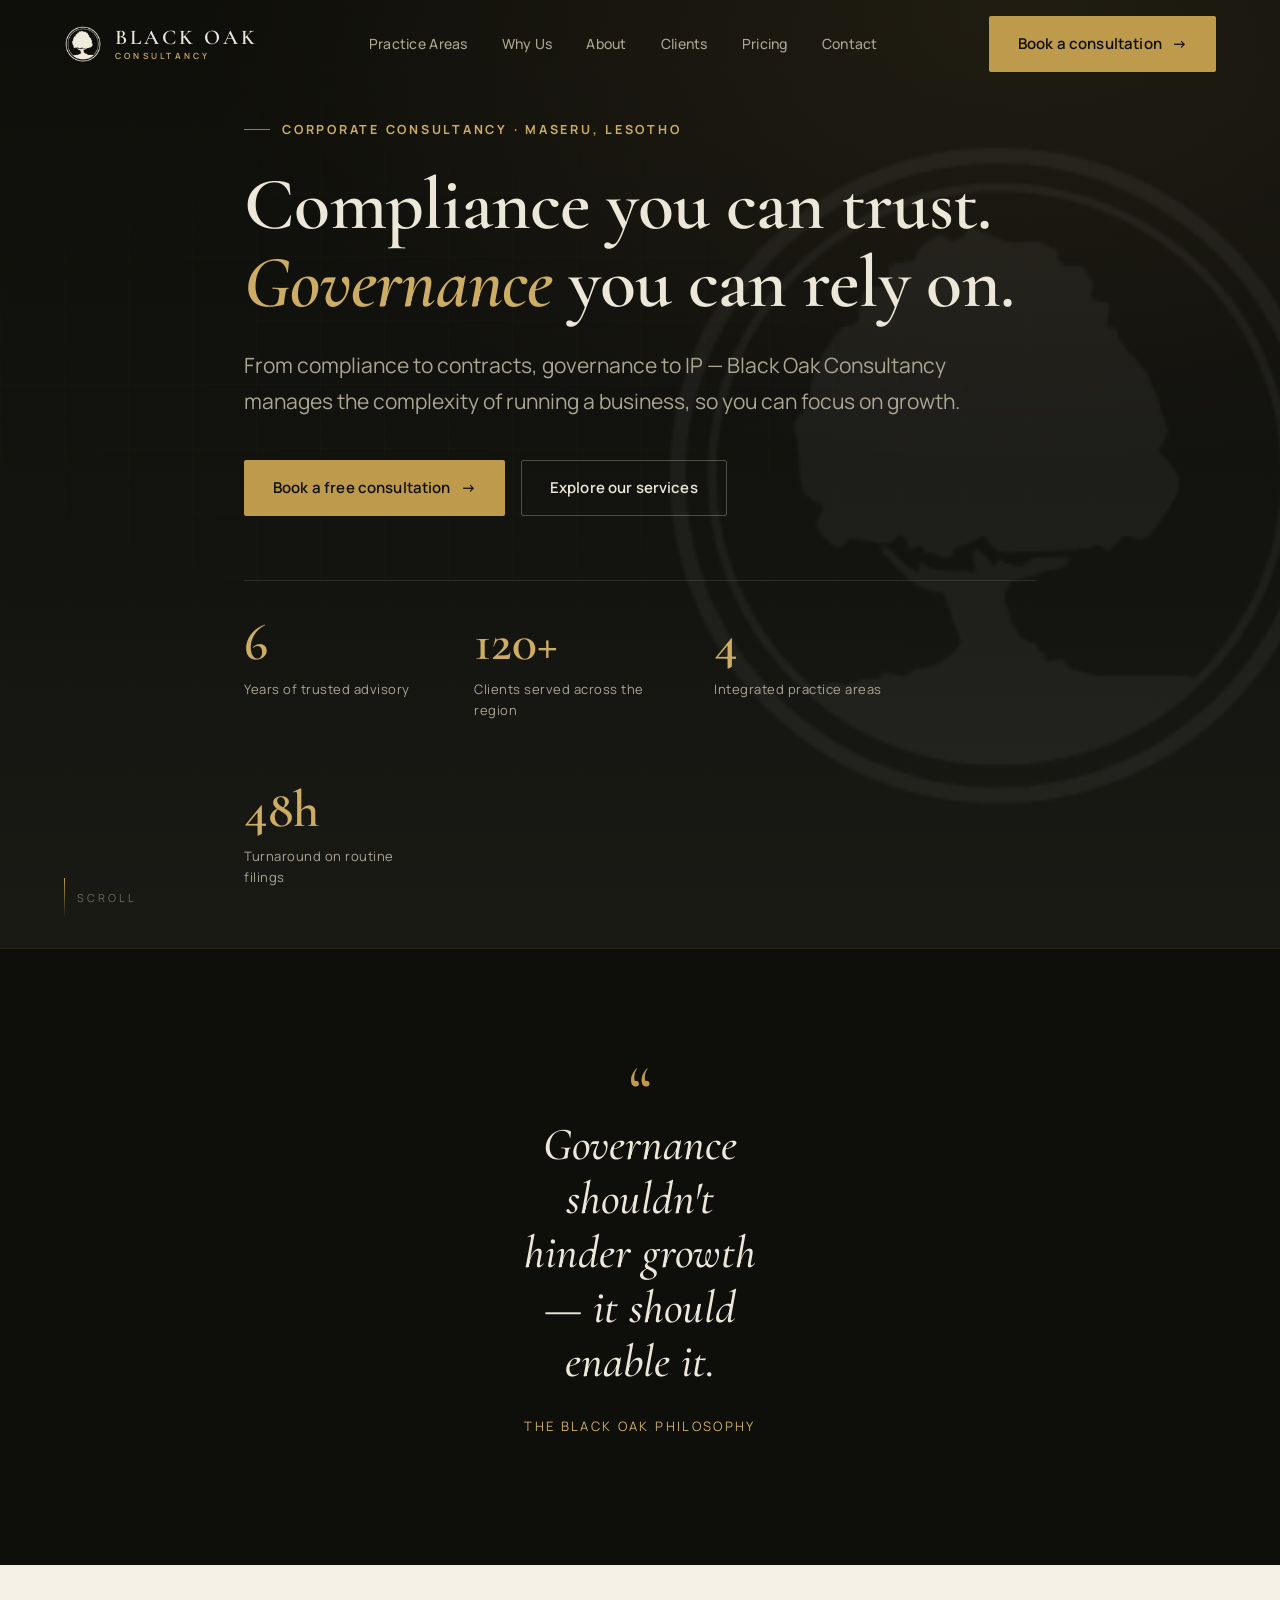
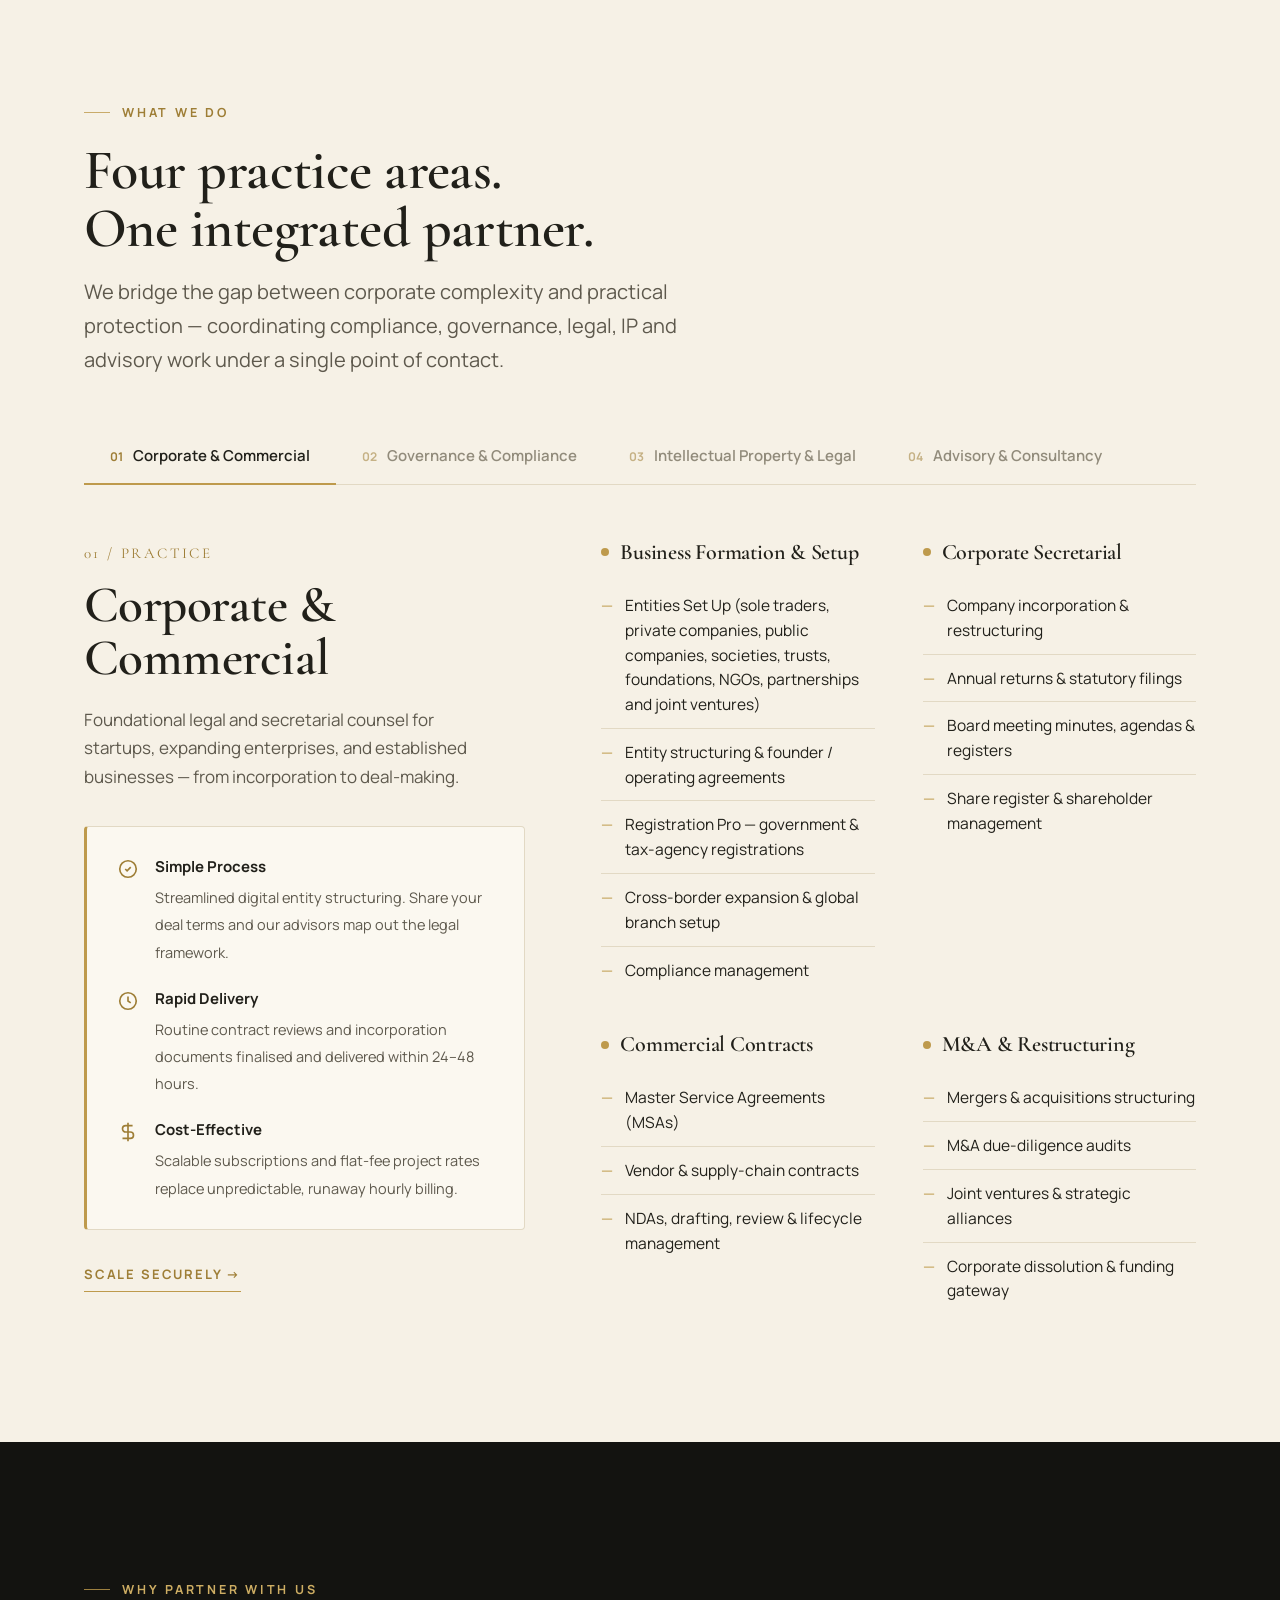
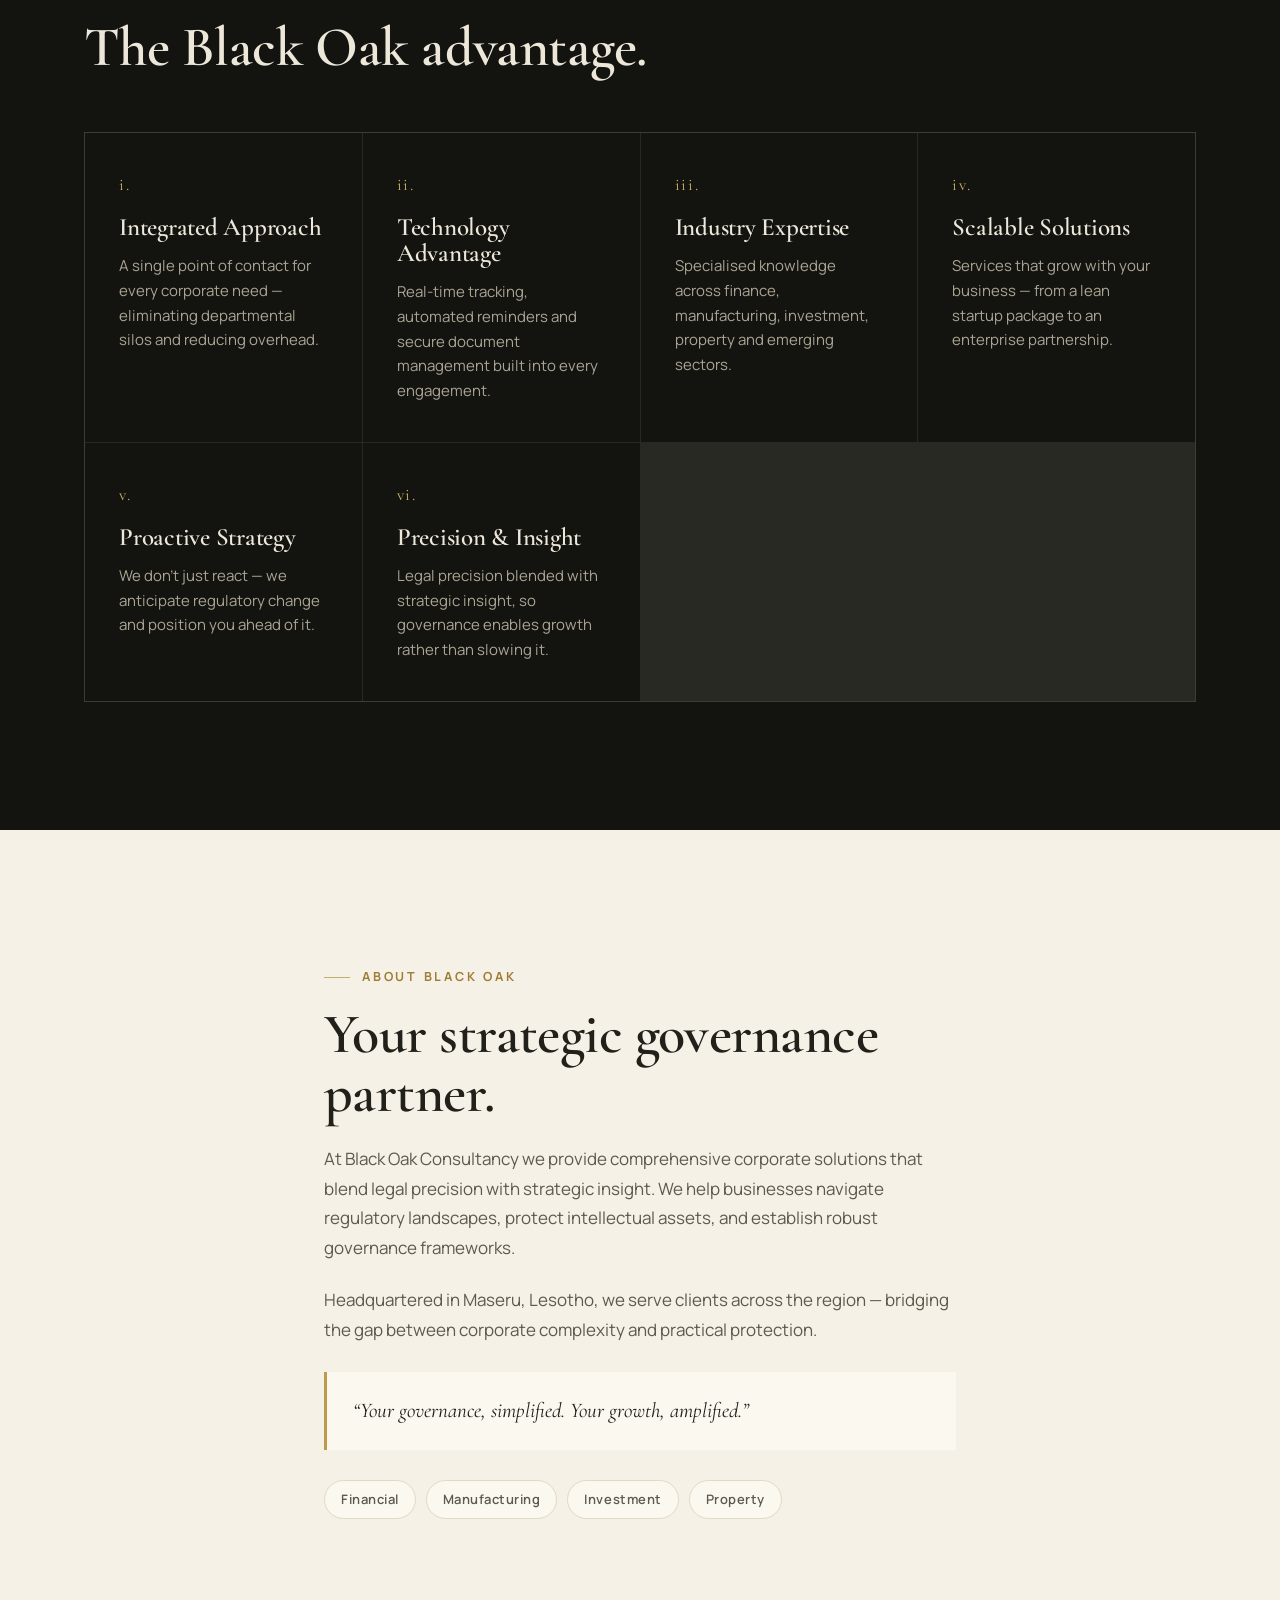
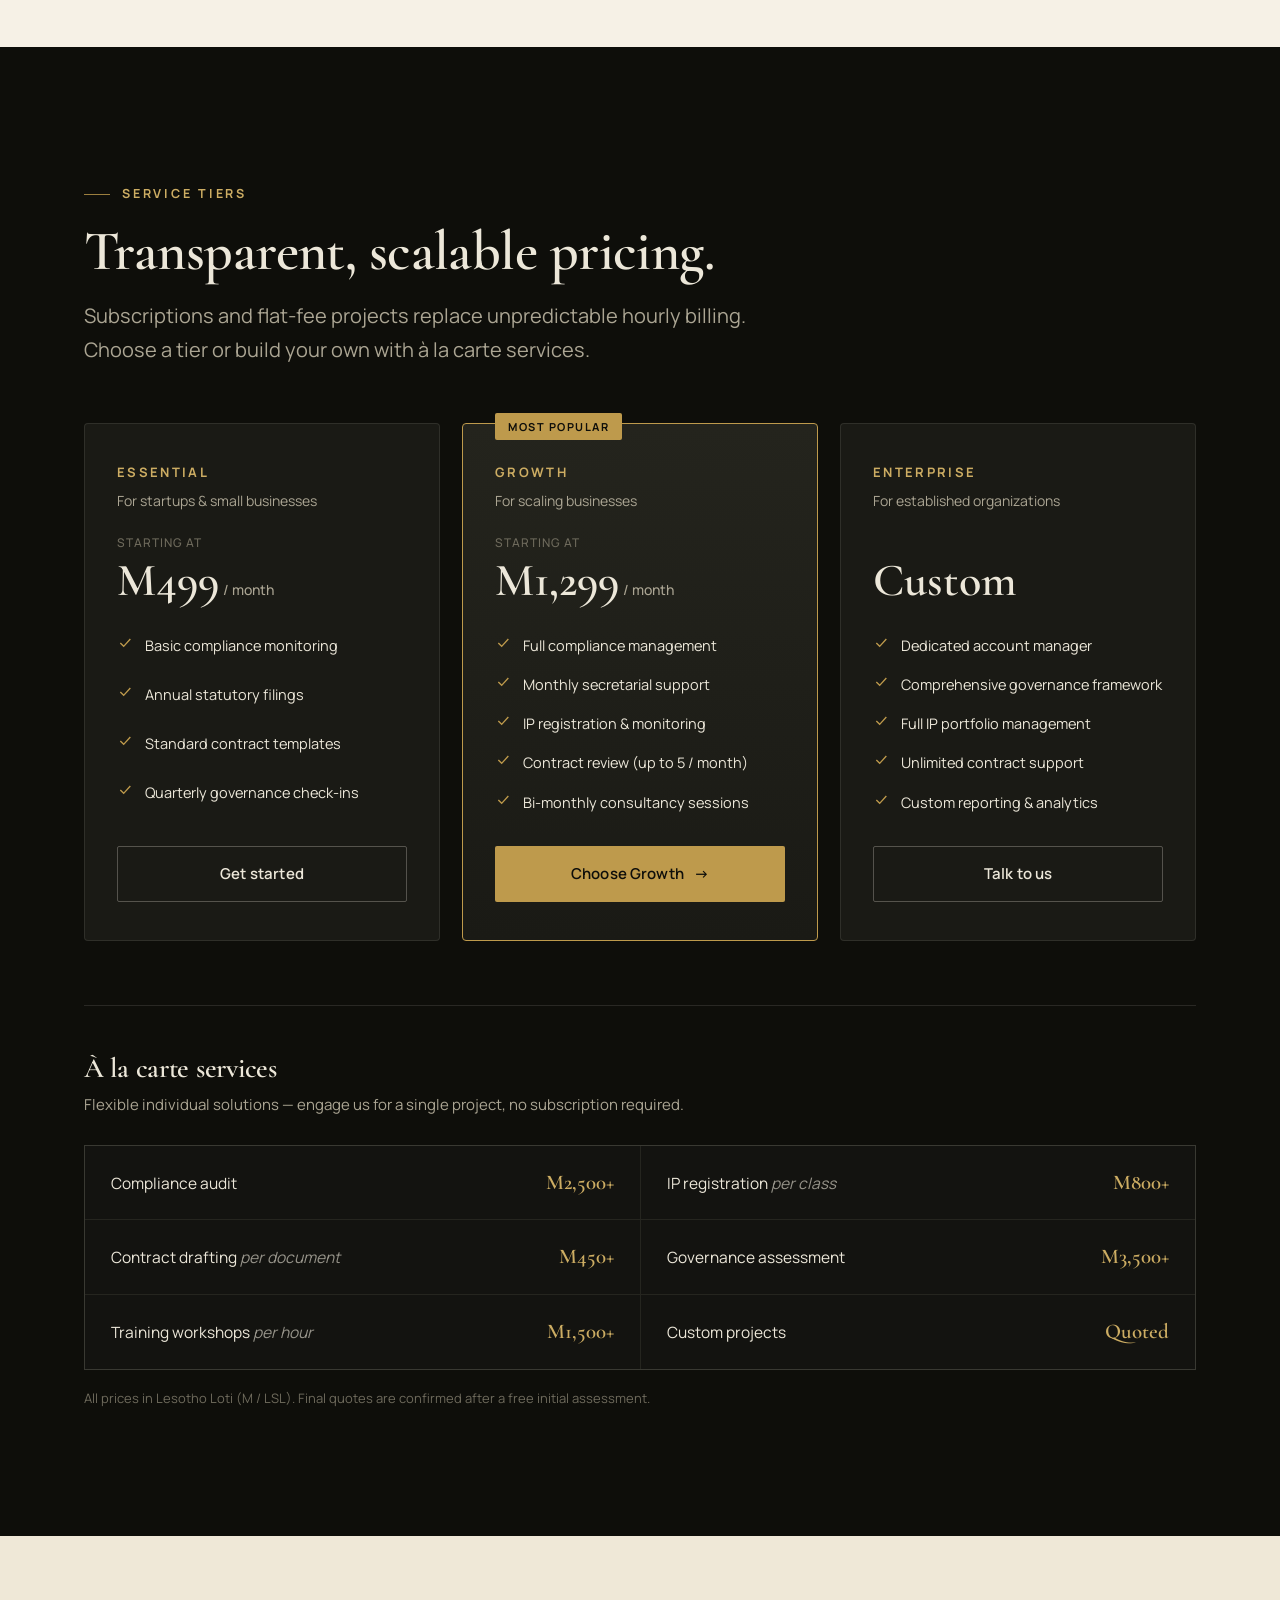
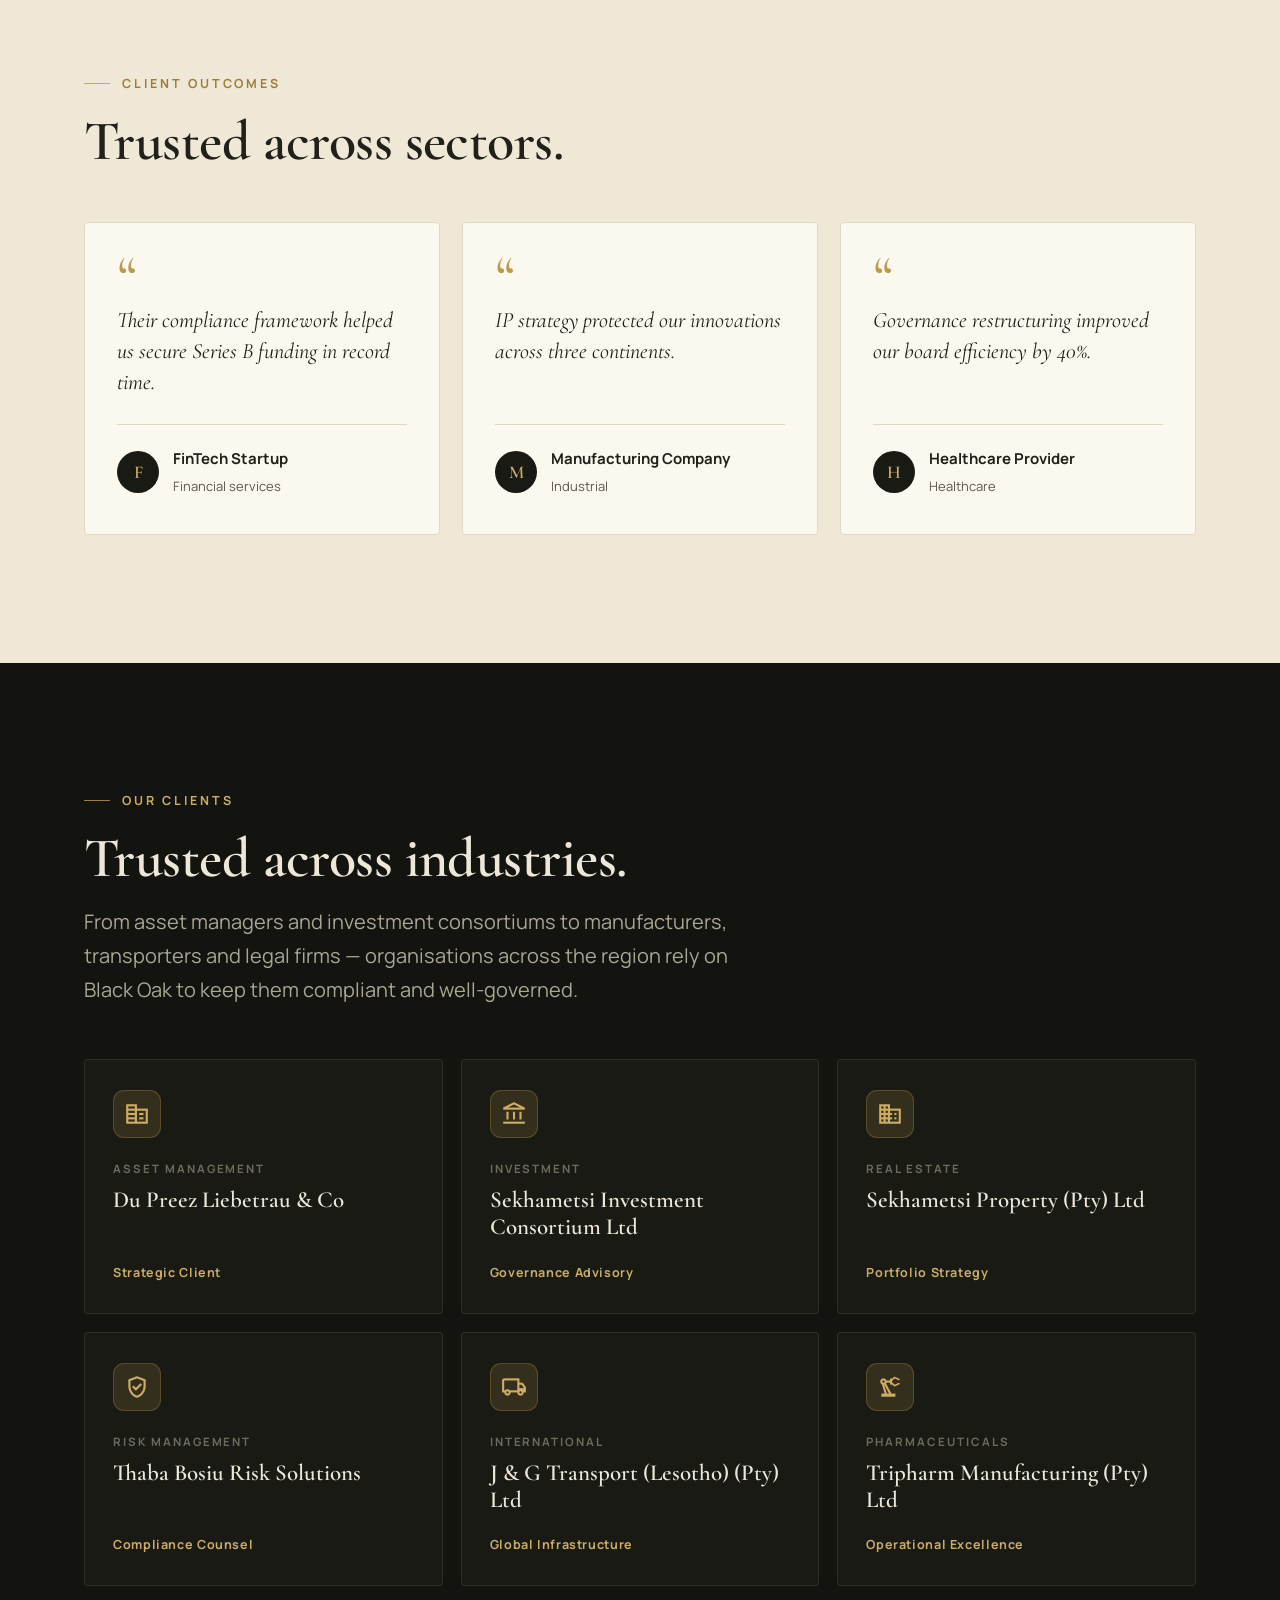
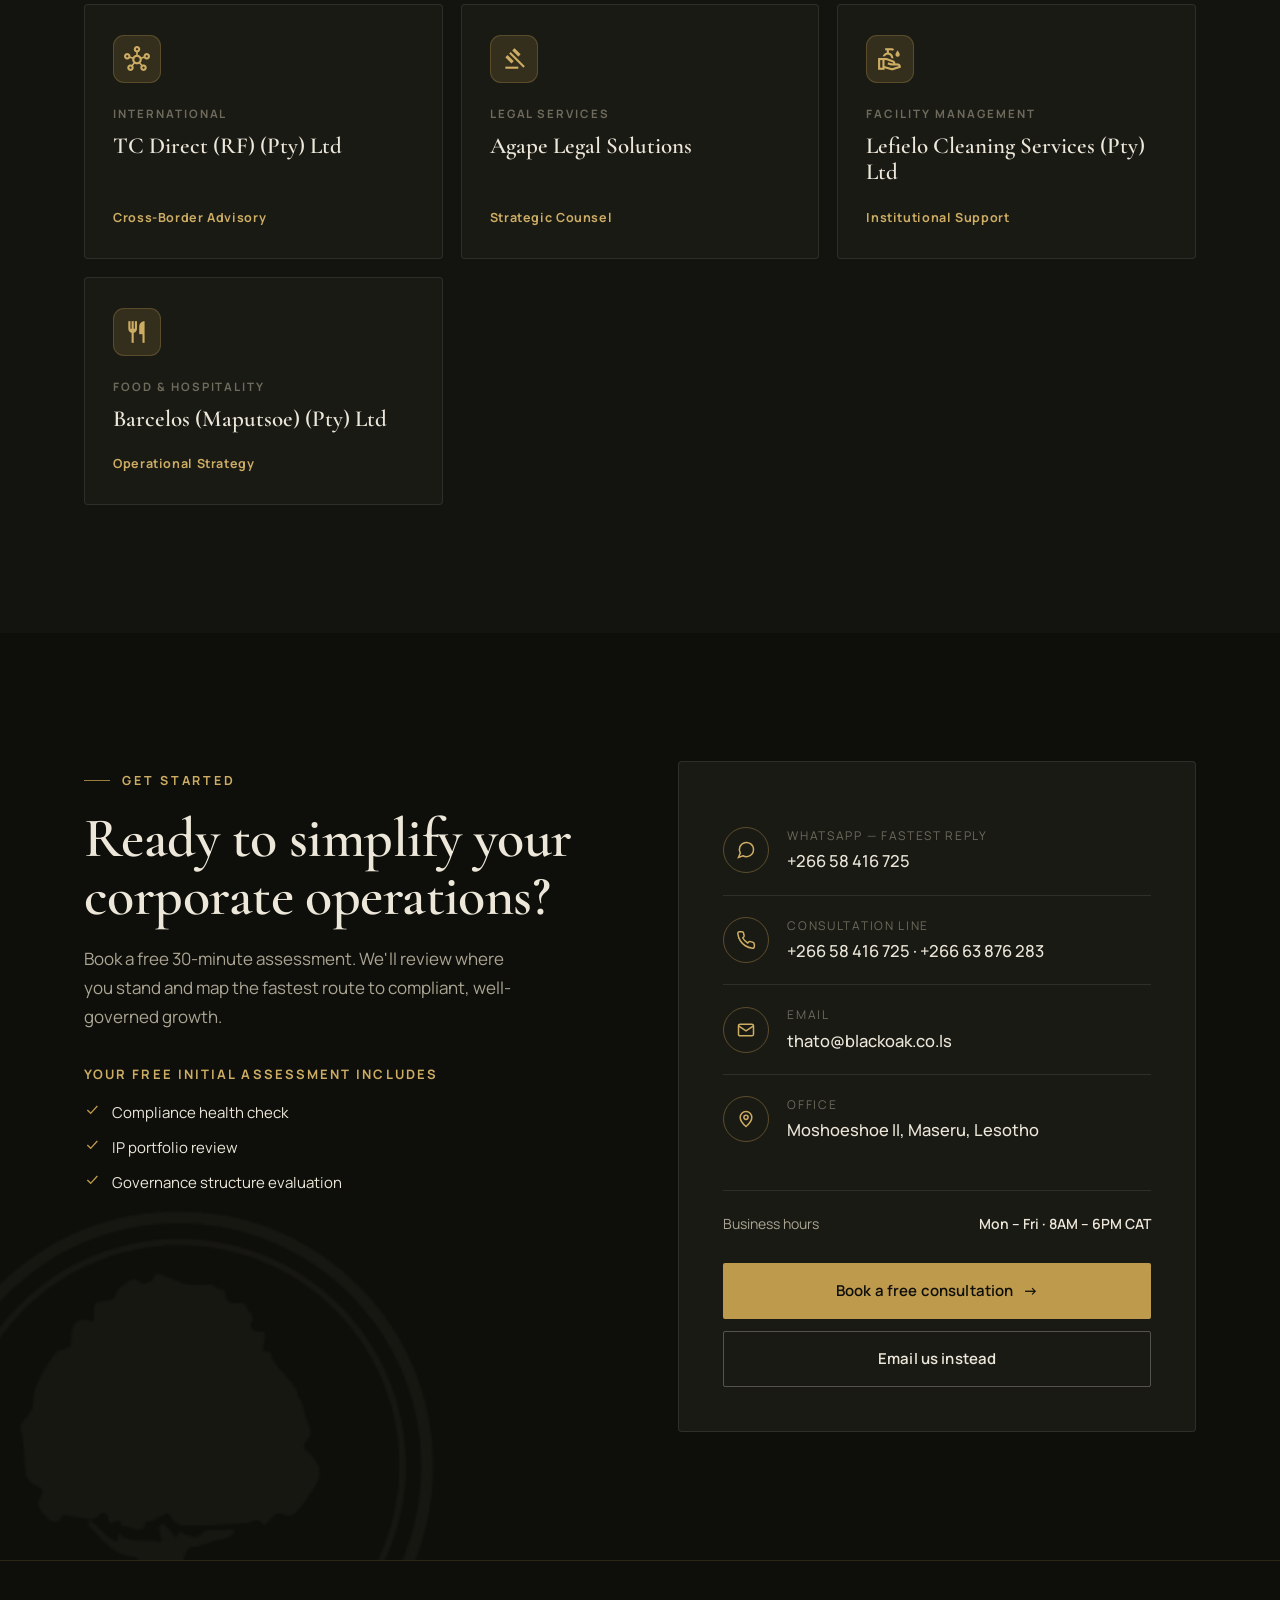
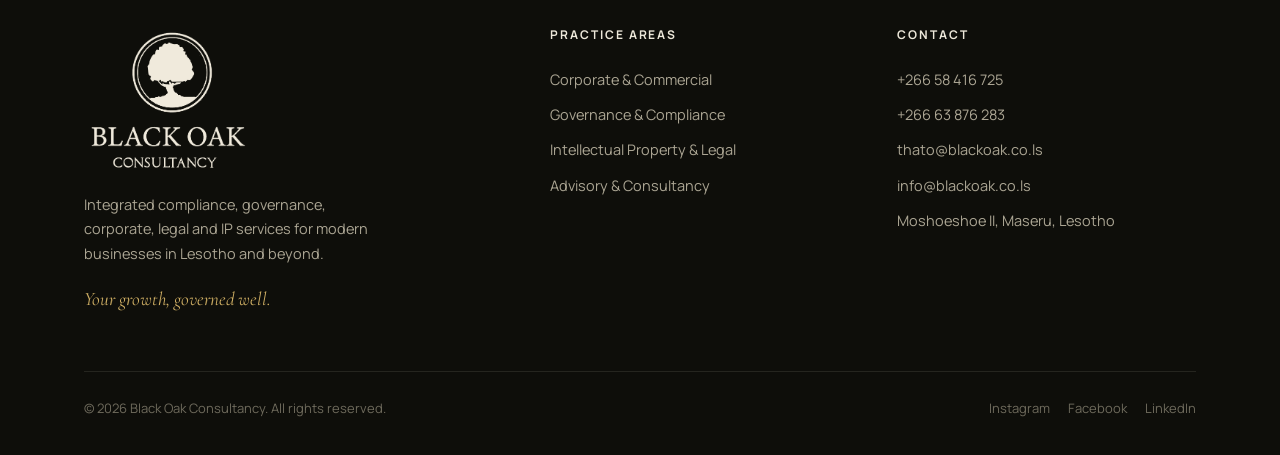
==== commit b737686f: "Content updates: 6 years, entities set up wording, remove SaaS, add compliance management, drop dupl" ====
--- a/index.html
+++ b/index.html
@@ -96,7 +96,6 @@
       <div class="about-phil" id="about-philosophy"></div>
       <div class="industries" id="about-industries"></div>
     </div>
-    <div class="about-stats reveal" id="about-stats"></div>
   </div>
 </section>
 
--- a/styles.css
+++ b/styles.css
@@ -271,7 +271,7 @@
    ABOUT / STATS
    =========================================================== */
 .about { background: var(--paper); position: relative; }
-.about-grid { display: grid; grid-template-columns: 1.05fr 1fr; gap: clamp(40px, 6vw, 90px); align-items: center; }
+.about-grid { display: grid; grid-template-columns: 1fr; gap: clamp(40px, 6vw, 90px); align-items: center; max-width: 760px; }
 .about-copy h2 { margin-top: 18px; }
 .about-copy p { margin-top: 22px; color: var(--on-light-muted); font-size: 17px; line-height: 1.75; }
 .about-phil { margin-top: 28px; padding: 22px 26px; border-left: 3px solid var(--gold); background: var(--paper-2); font-family: var(--serif); font-style: italic; font-size: 21px; color: var(--on-light); }
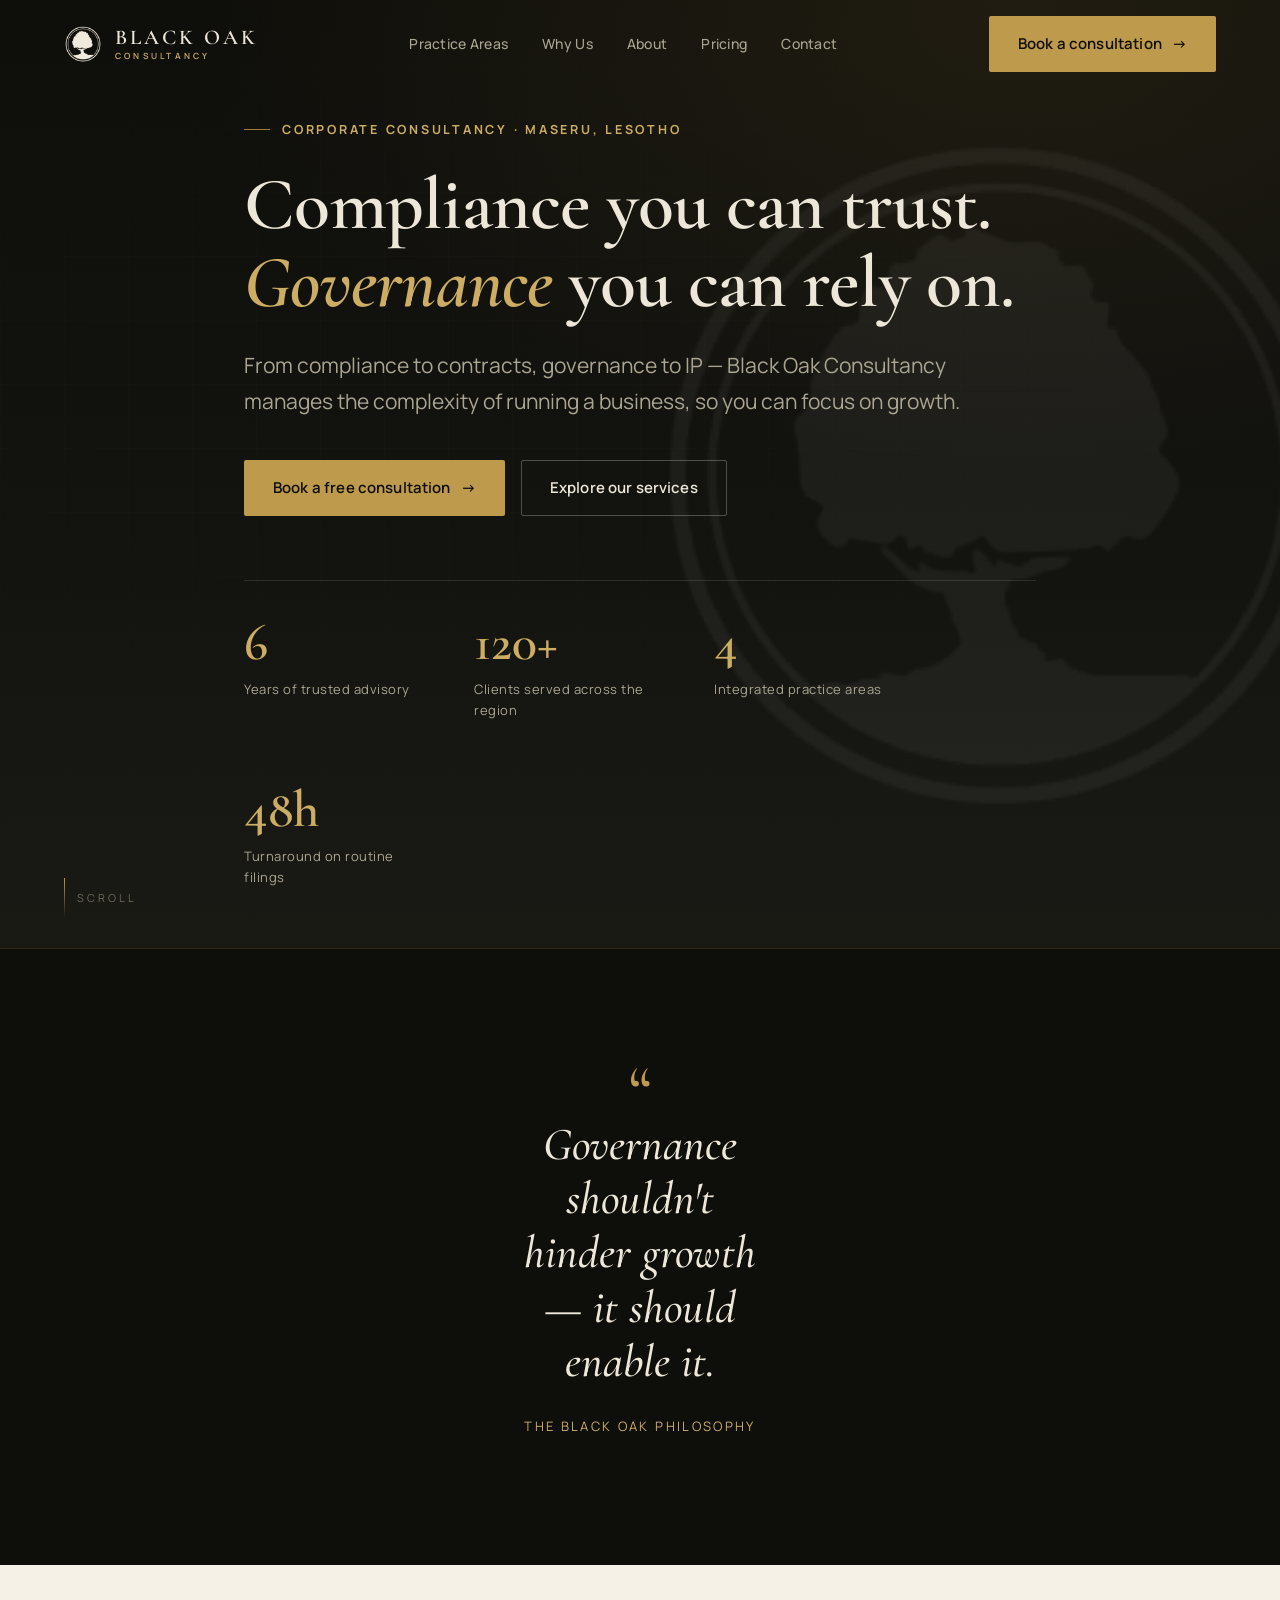
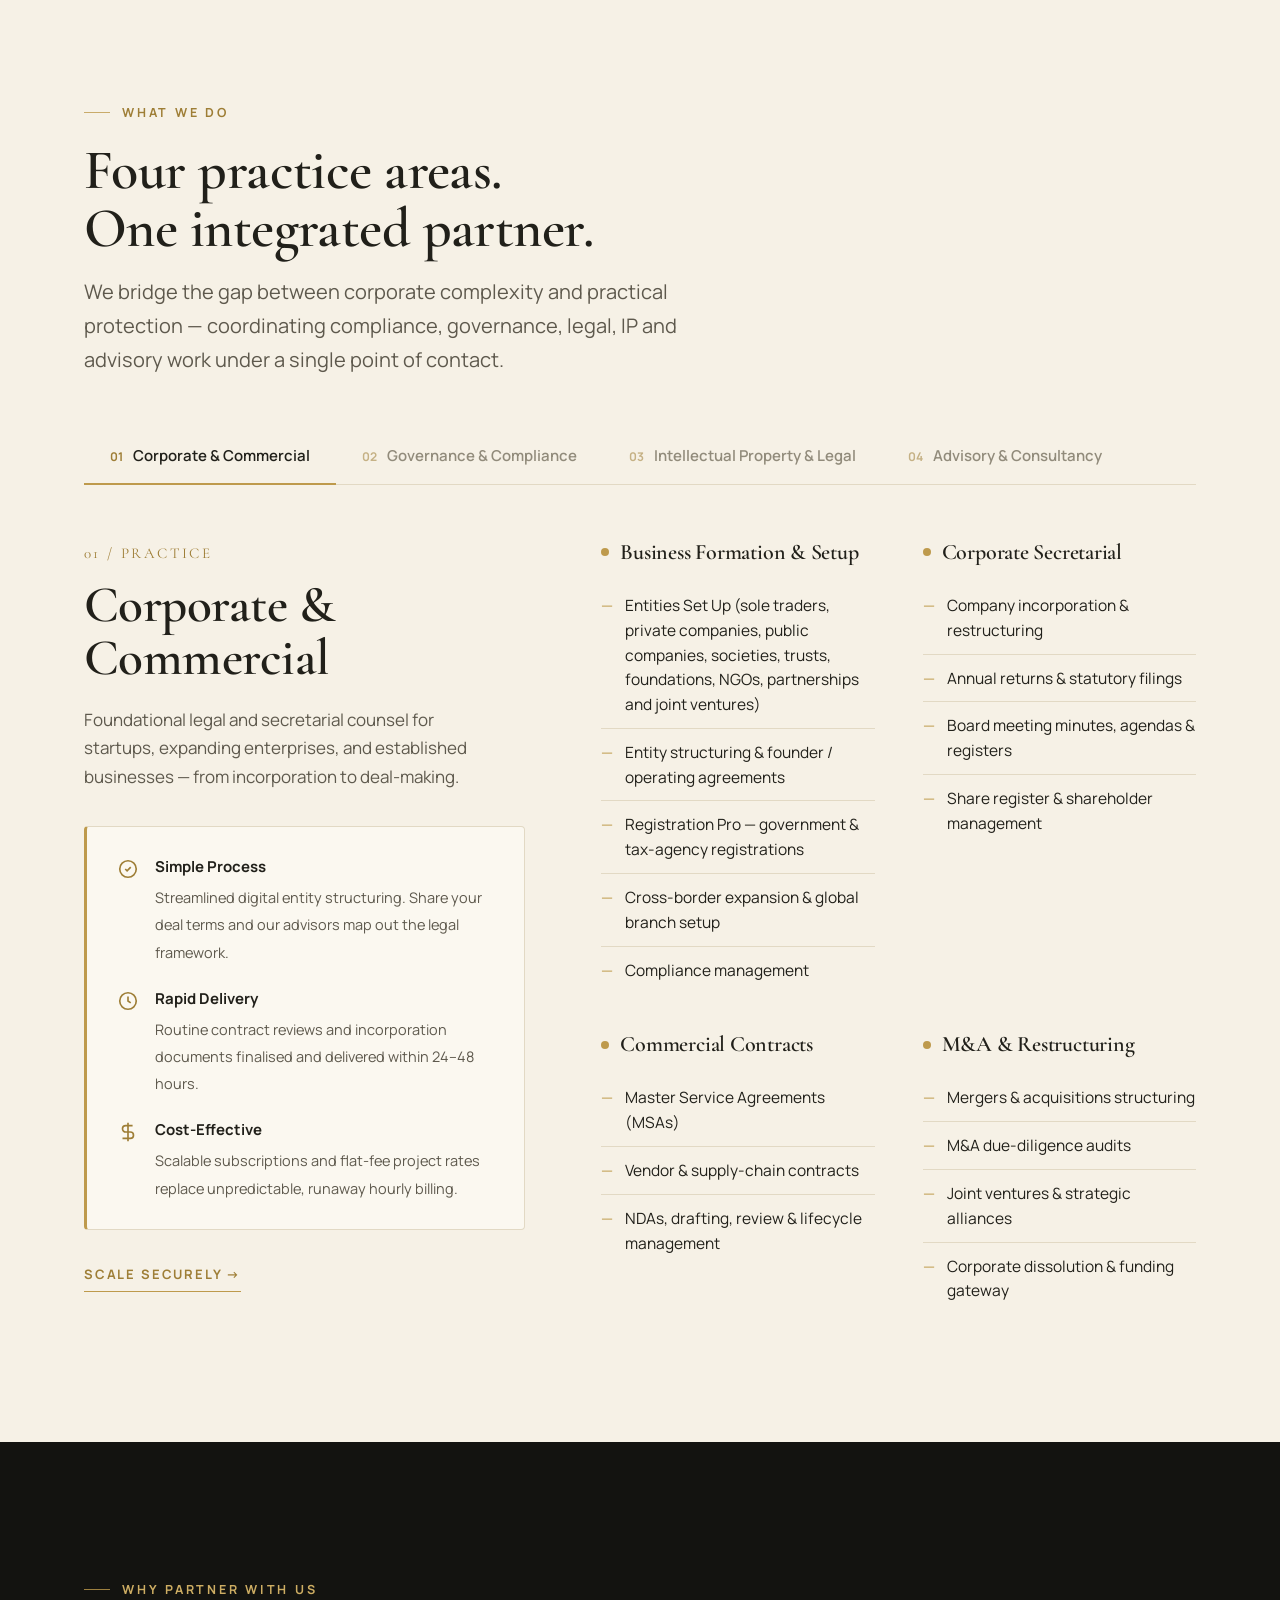
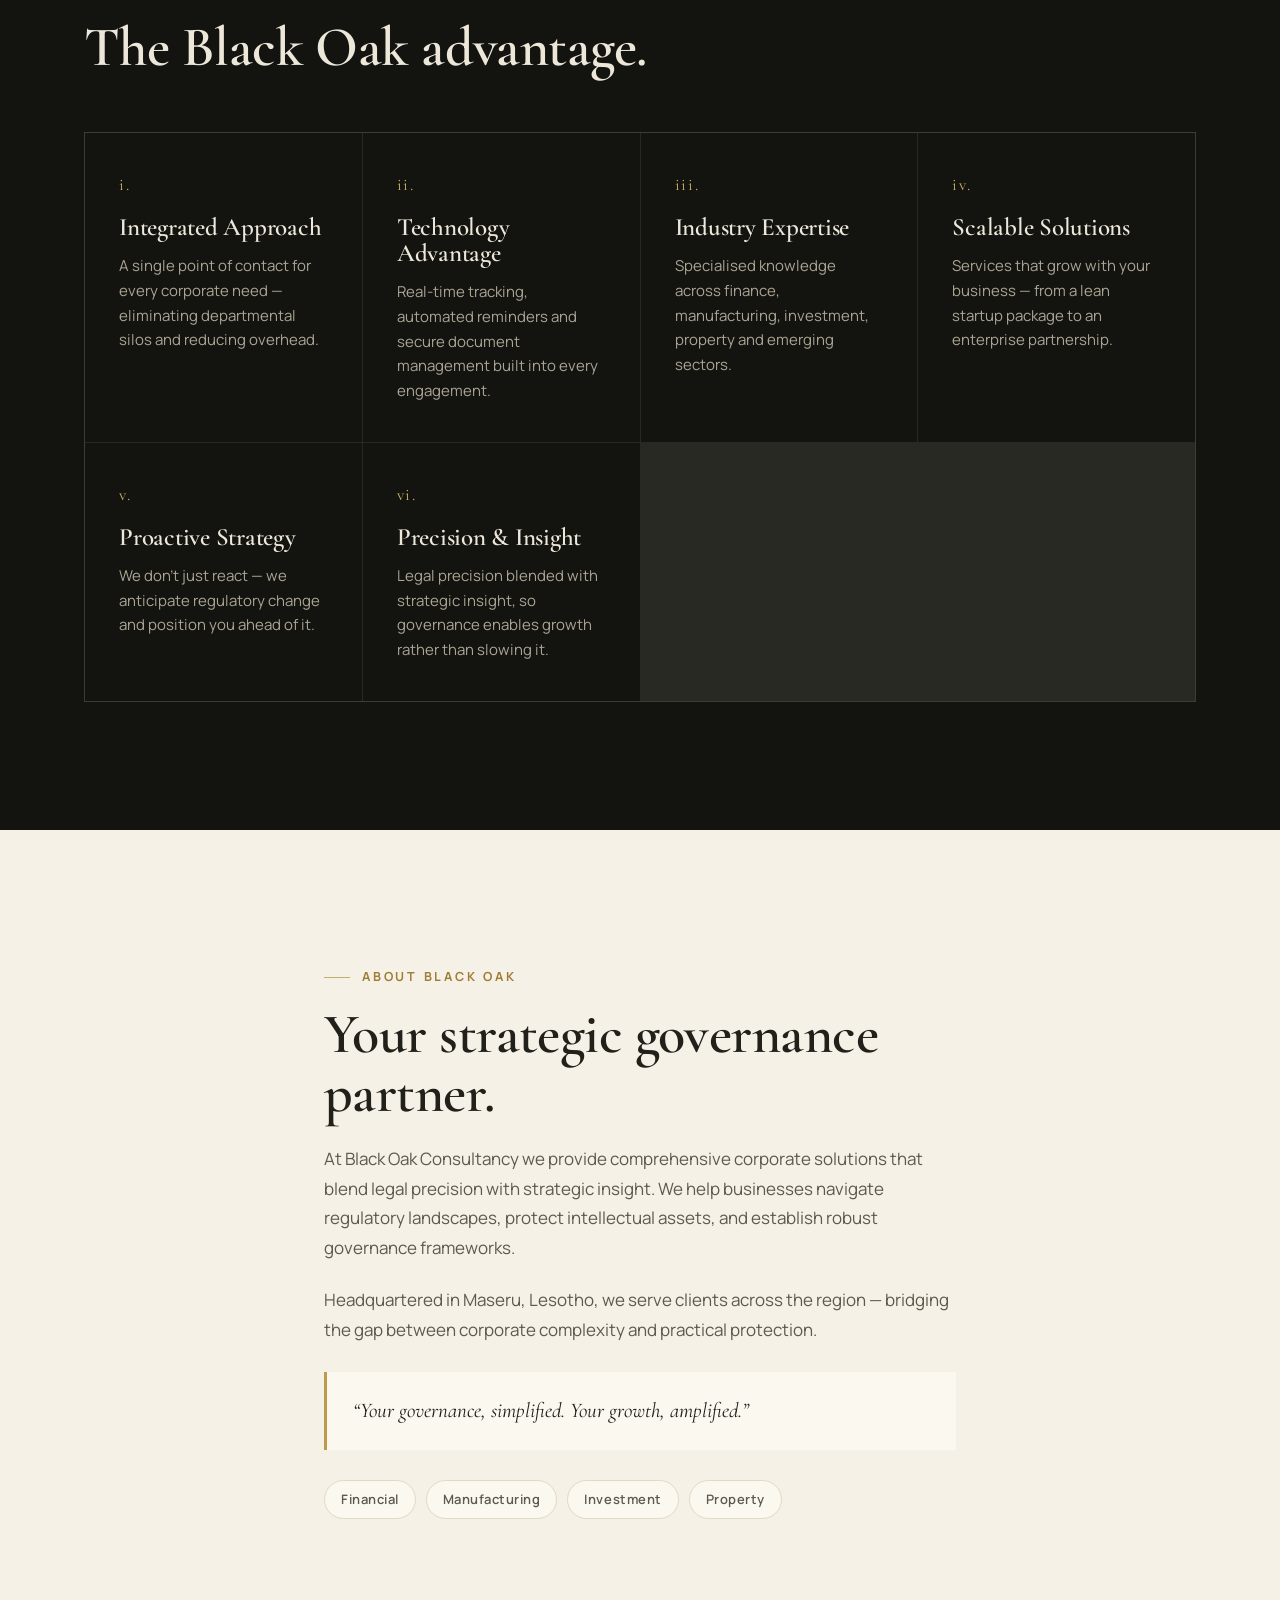
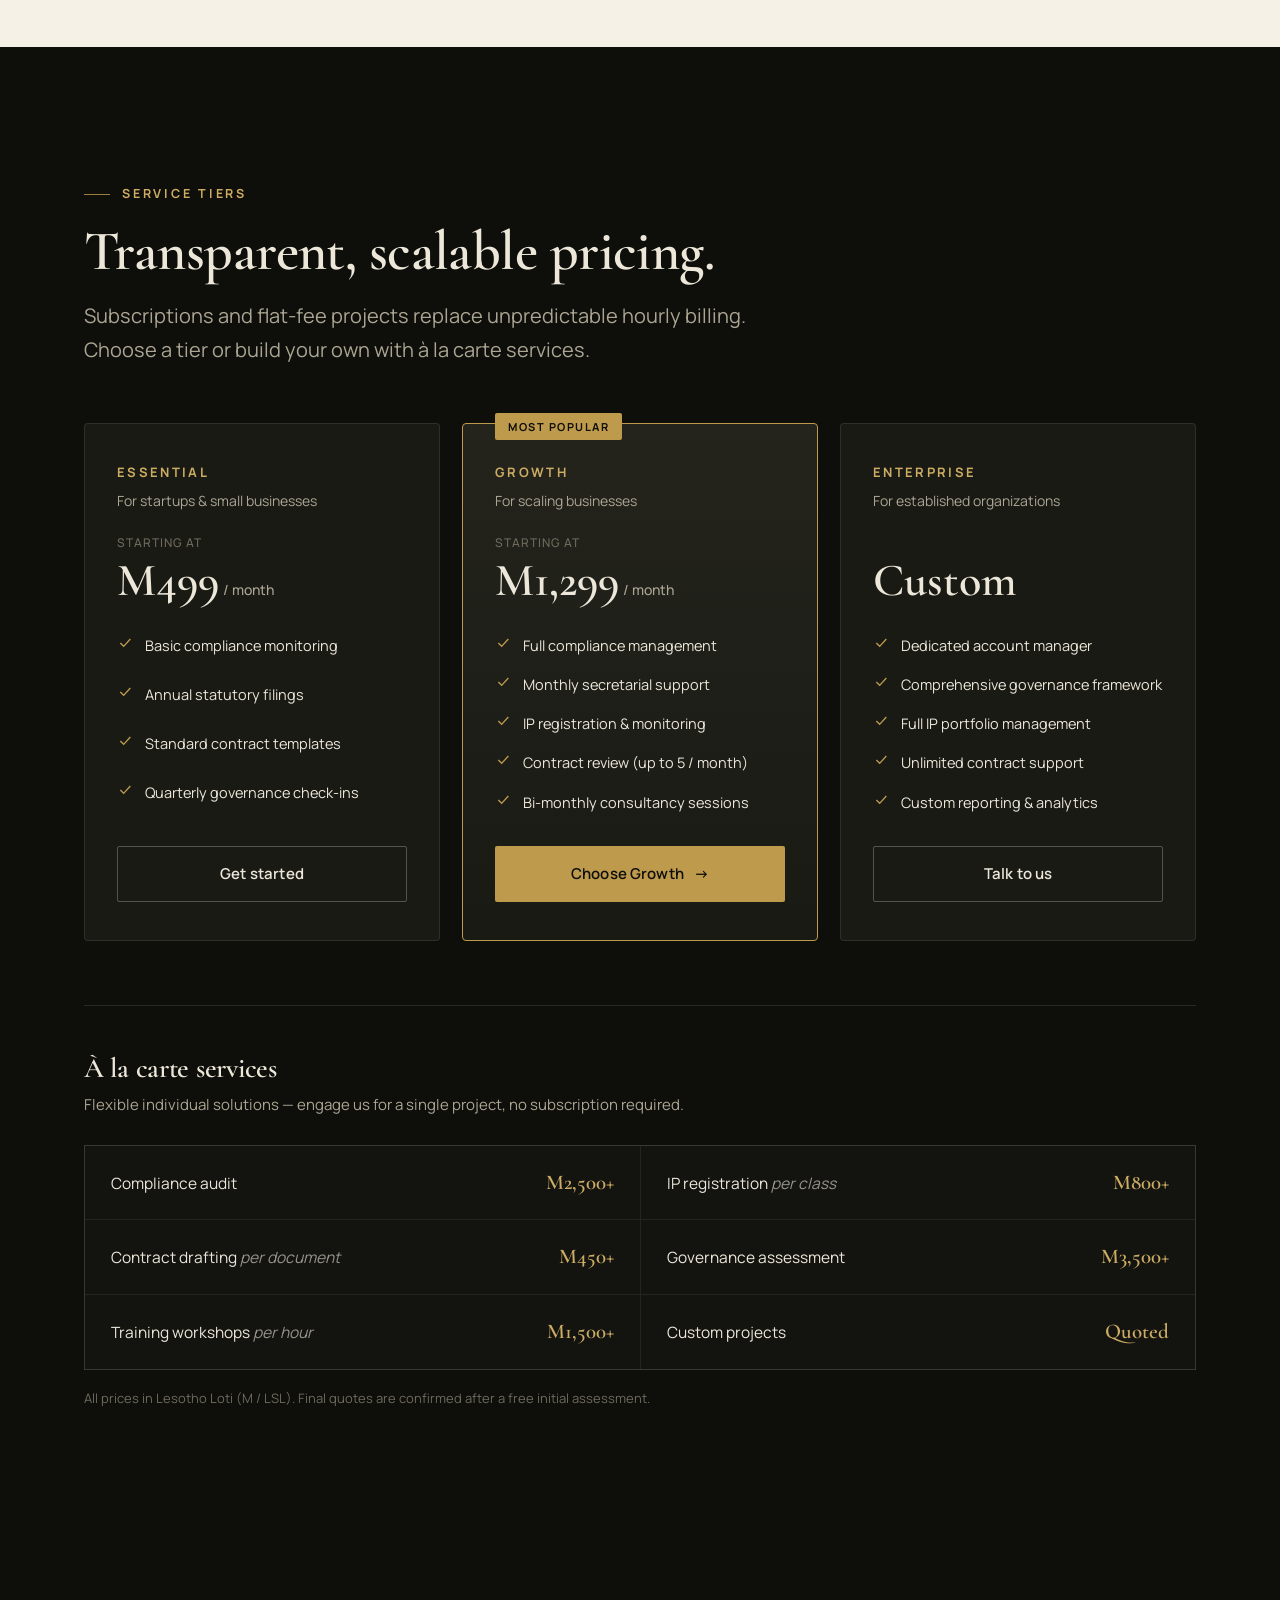
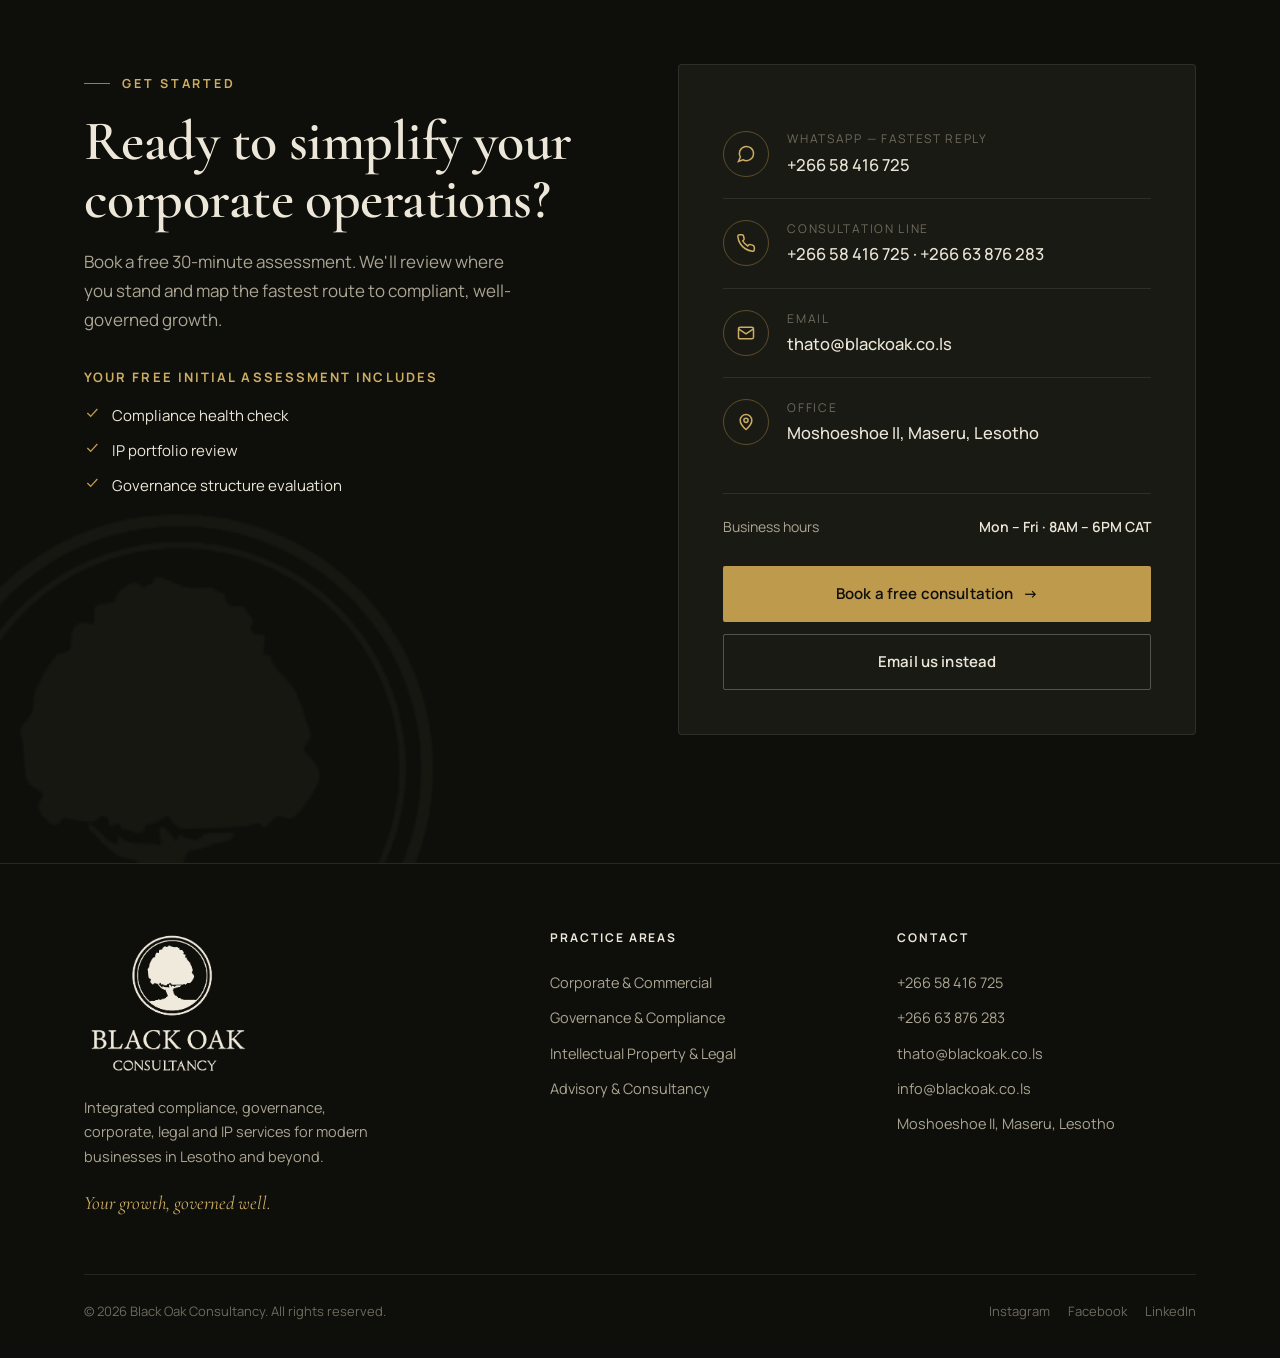
==== commit 40fe3e69: "Remove clients and testimonials sections Co-Authored-By: Claude Sonnet 4.6 <noreply@anthropic.com>" ====
--- a/index.html
+++ b/index.html
@@ -24,7 +24,6 @@
     <a href="#practice">Practice Areas</a>
     <a href="#why">Why Us</a>
     <a href="#about">About</a>
-    <a href="#clients">Clients</a>
     <a href="#pricing">Pricing</a>
     <a href="#contact">Contact</a>
   </div>
@@ -112,28 +111,6 @@
   </div>
 </section>
 
-<!-- ============ TESTIMONIALS ============ -->
-<section class="testi section">
-  <div class="wrap">
-    <div class="section-head reveal">
-      <span class="eyebrow">Client outcomes</span>
-      <h2 class="h-section" id="testi-heading"></h2>
-    </div>
-    <div class="testi-grid" id="testi-grid"></div>
-  </div>
-</section>
-
-<!-- ============ CLIENTS ============ -->
-<section class="clients section" id="clients">
-  <div class="wrap">
-    <div class="section-head reveal">
-      <span class="eyebrow on-dark">Our clients</span>
-      <h2 class="h-section" style="color:var(--on-dark)" id="clients-heading"></h2>
-      <p class="lede" style="color:var(--on-dark-muted)" id="clients-intro"></p>
-    </div>
-    <div class="clients-grid reveal" id="clients-grid"></div>
-  </div>
-</section>
 
 <!-- ============ CONTACT ============ -->
 <section class="contact section" id="contact">
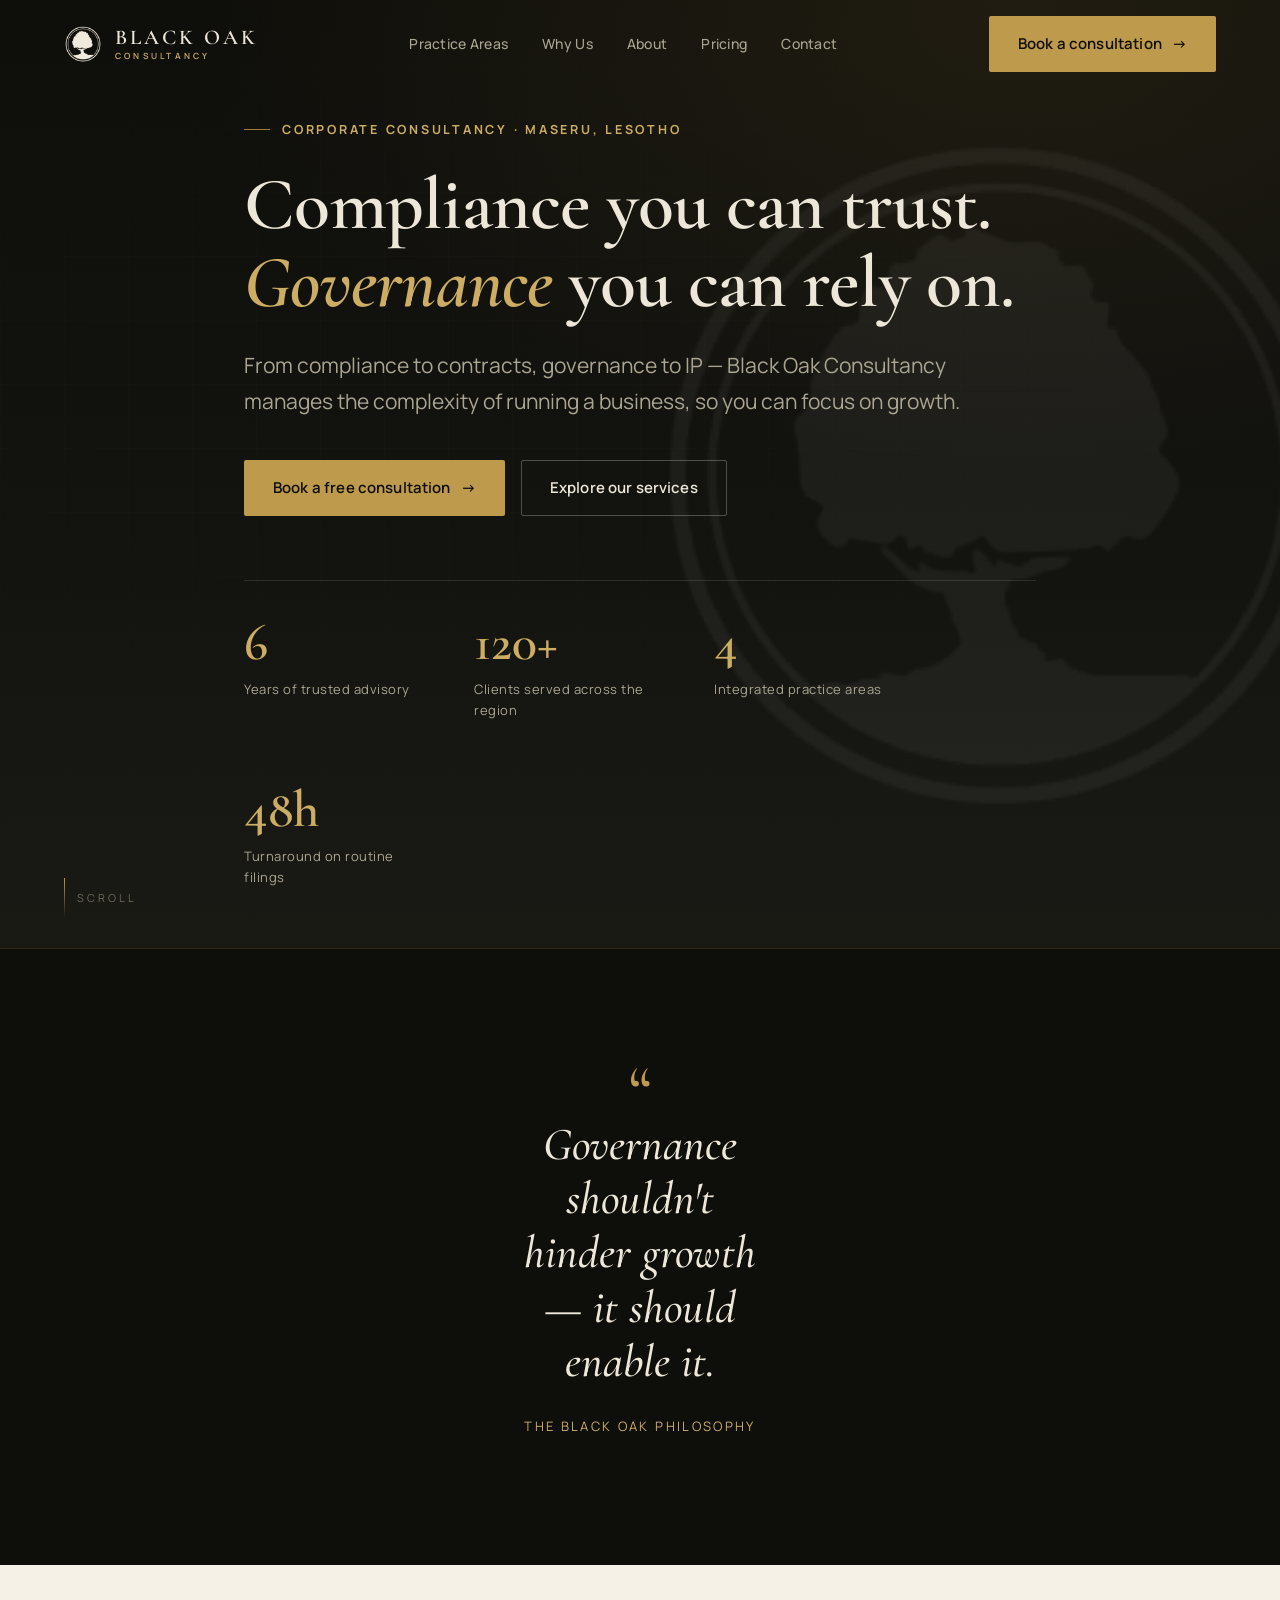
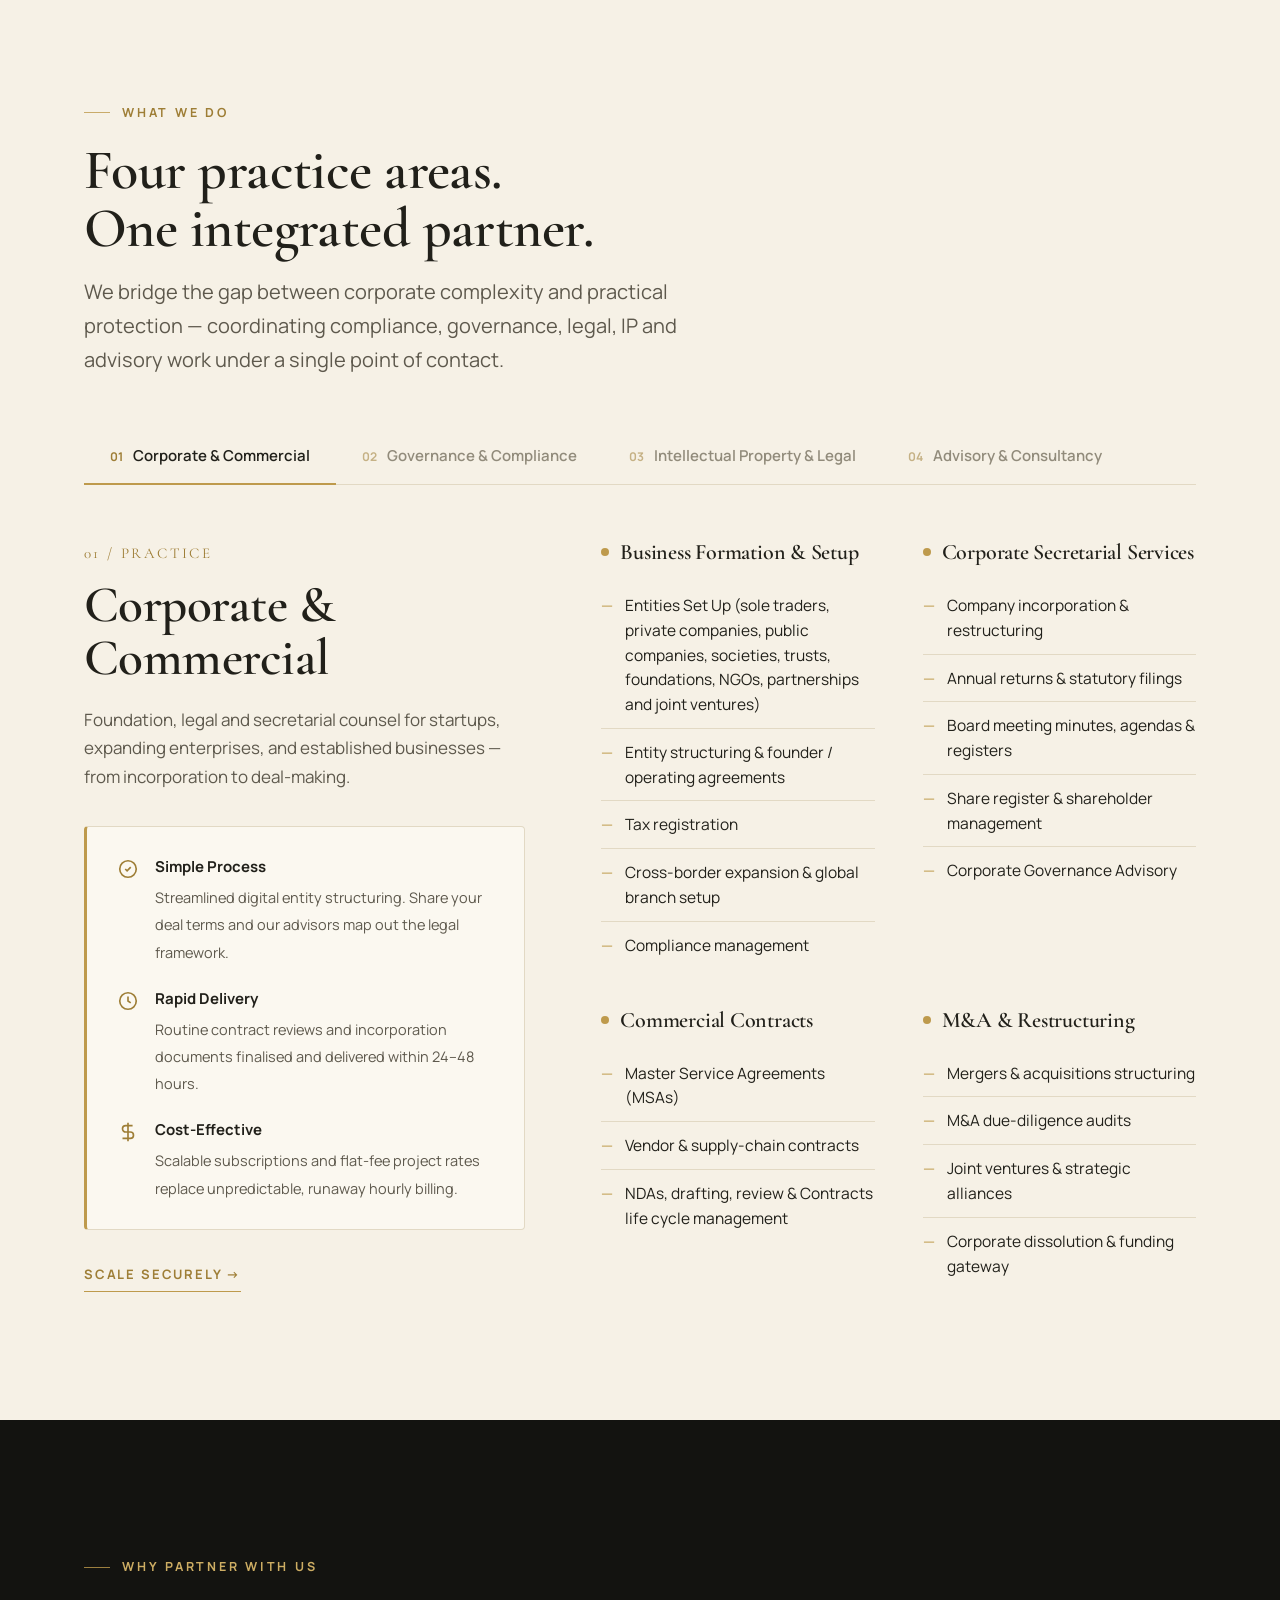
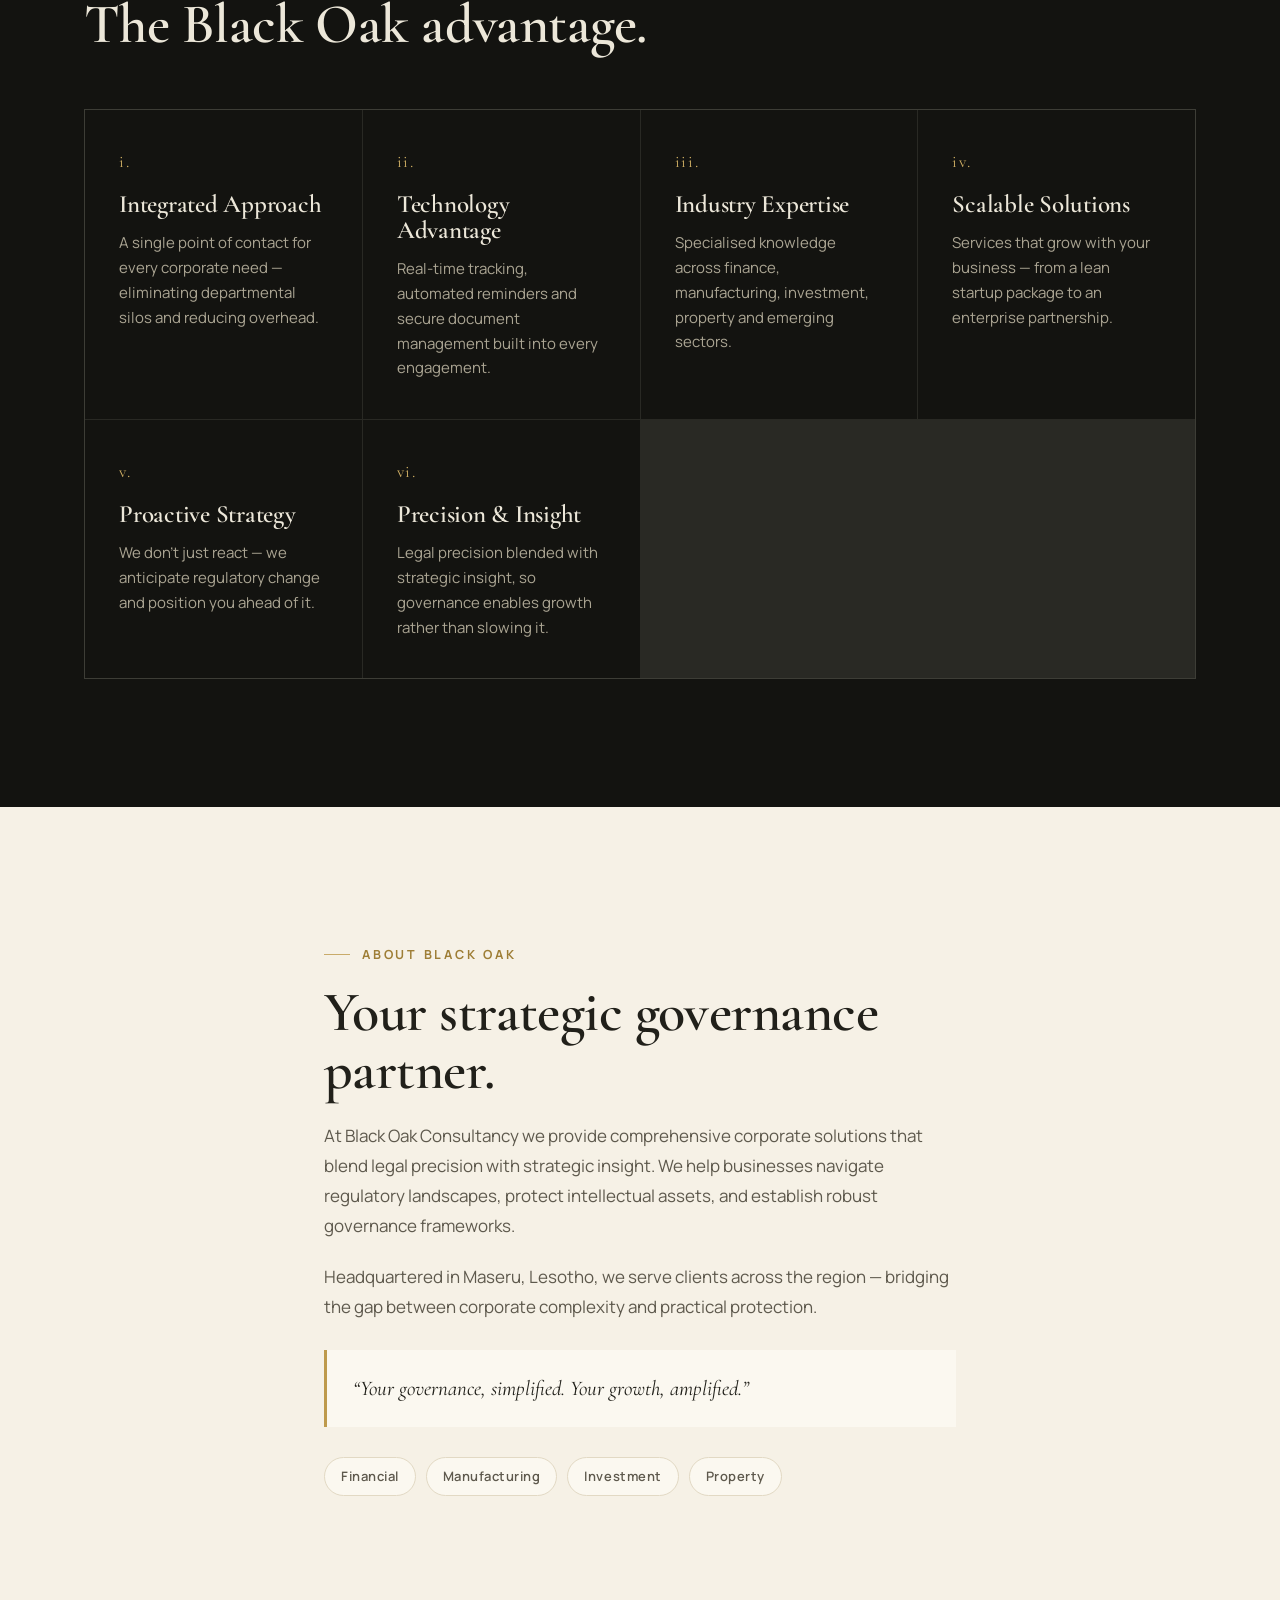
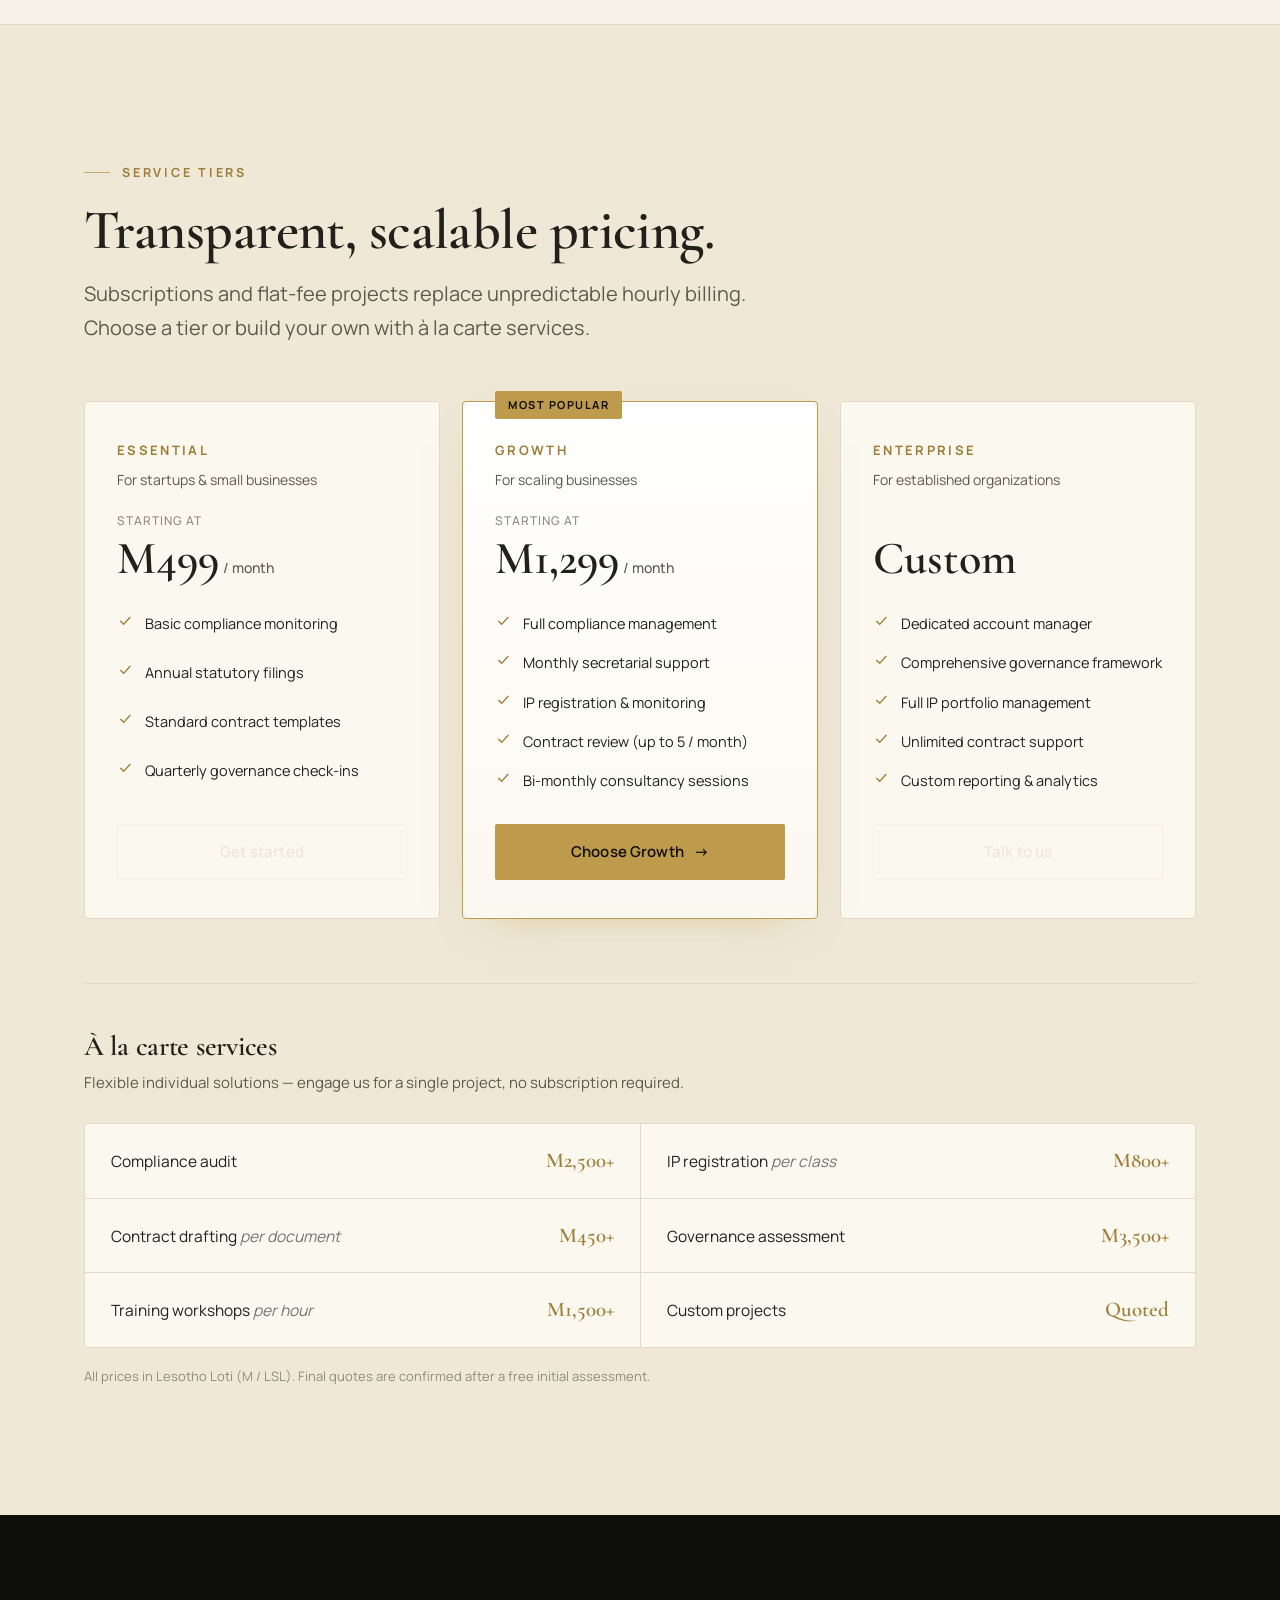
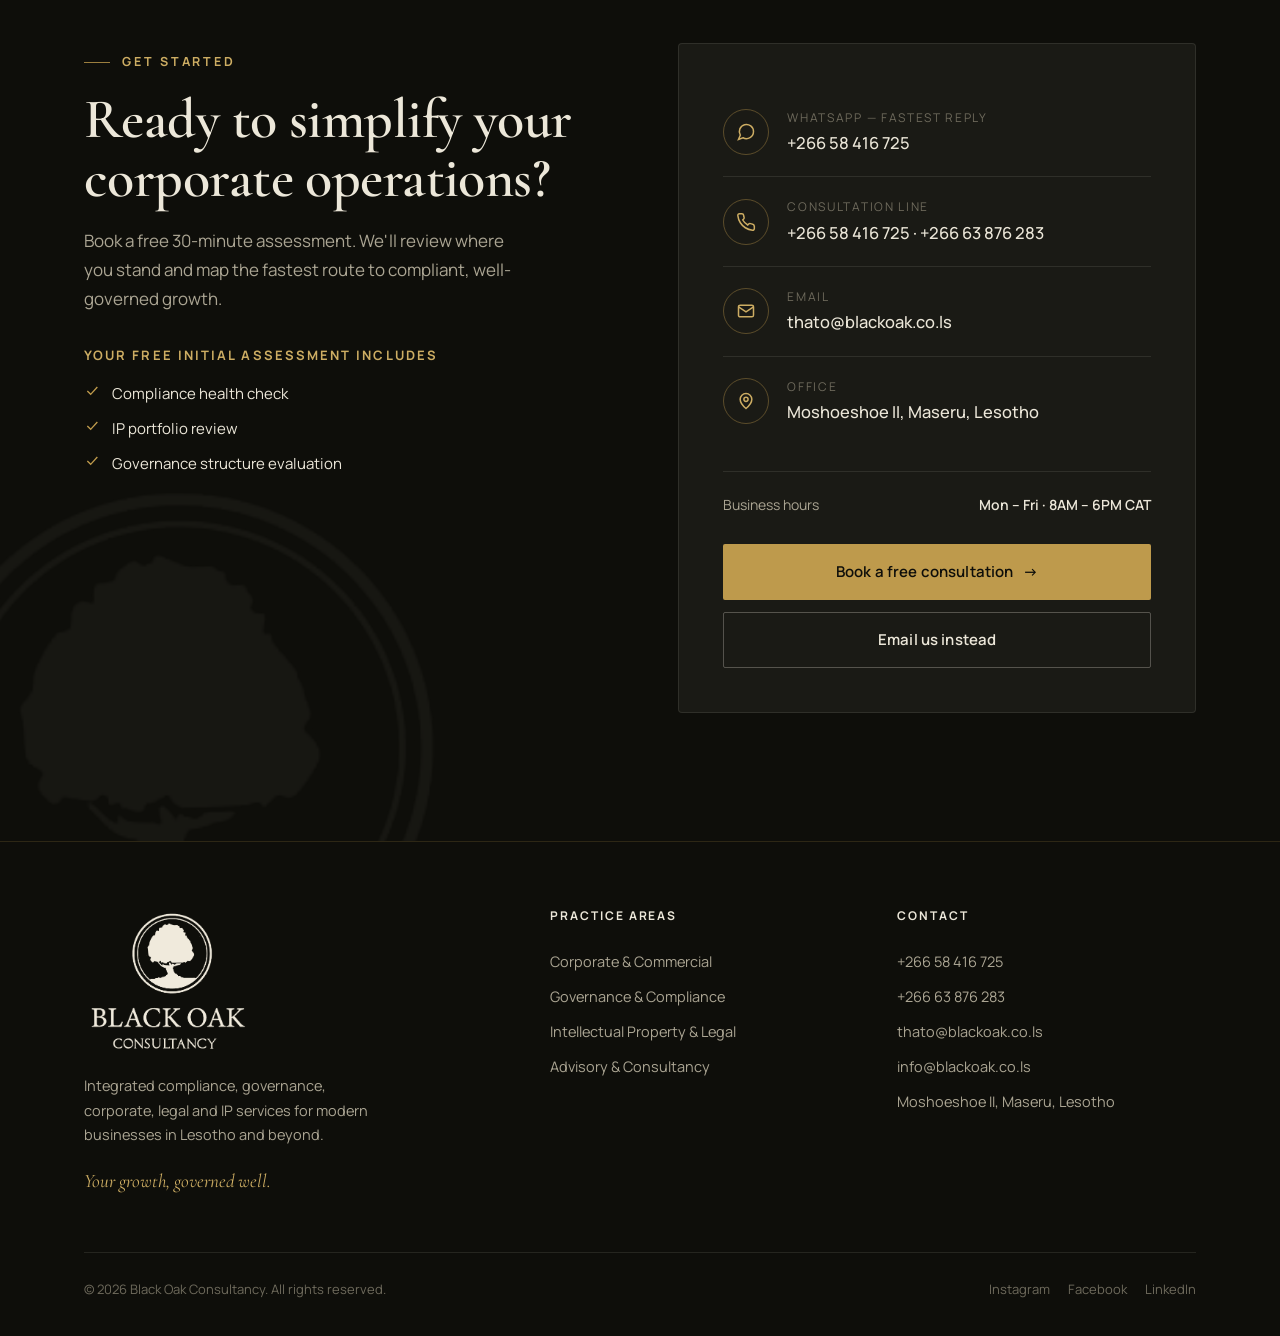
==== commit 30046f4b: "Flip pricing to light, add mobile nav CTA and scrollable tabs - Pricing section background changed f" ====
--- a/index.html
+++ b/index.html
@@ -26,6 +26,7 @@
     <a href="#about">About</a>
     <a href="#pricing">Pricing</a>
     <a href="#contact">Contact</a>
+    <a href="#contact" class="nav-mobile-cta btn btn-gold">Book a consultation <span class="arr">&rarr;</span></a>
   </div>
   <div class="nav-cta">
     <a href="#contact" class="btn btn-gold">Book a consultation <span class="arr">&rarr;</span></a>
@@ -102,9 +103,9 @@
 <section class="pricing section" id="pricing">
   <div class="wrap">
     <div class="section-head reveal">
-      <span class="eyebrow on-dark">Service tiers</span>
-      <h2 class="h-section" style="color:var(--on-dark)" id="pricing-heading"></h2>
-      <p class="lede" style="color:var(--on-dark-muted)" id="pricing-intro"></p>
+      <span class="eyebrow">Service tiers</span>
+      <h2 class="h-section" id="pricing-heading"></h2>
+      <p class="lede" id="pricing-intro"></p>
     </div>
     <div class="tiers reveal" id="pricing-tiers"></div>
     <div class="alacarte reveal" id="pricing-alacarte"></div>
--- a/styles.css
+++ b/styles.css
@@ -284,41 +284,41 @@
 .industries .chip { font-size: 13px; font-weight: 600; letter-spacing: 0.04em; color: var(--on-light-muted); border: 1px solid var(--card-line); border-radius: 100px; padding: 8px 16px; background: var(--paper-2); }
 
 /* ===========================================================
-   PRICING
-   =========================================================== */
-.pricing { background: var(--ink-900); color: var(--on-dark); }
+   PRICING  (light — deep-cream shelf, balances the page)
+   =========================================================== */
+.pricing { background: var(--paper-3); color: var(--on-light); border-top: 1px solid var(--card-line); }
 .tiers { margin-top: 56px; display: grid; grid-template-columns: repeat(auto-fit, minmax(258px, 1fr)); gap: 22px; }
 .tier {
-  background: var(--ink-800); border: 1px solid rgba(236,231,217,0.1);
+  background: var(--paper-2); border: 1px solid var(--card-line);
   border-radius: var(--radius); padding: 38px 32px; display: flex; flex-direction: column;
-  transition: transform .4s var(--ease), border-color .4s var(--ease);
-}
-.tier:hover { transform: translateY(-6px); border-color: rgba(190,154,76,0.4); }
-.tier.featured { background: linear-gradient(180deg, var(--ink-700), var(--ink-800)); border-color: var(--gold); position: relative; }
+  transition: transform .4s var(--ease), border-color .4s var(--ease), box-shadow .4s var(--ease);
+}
+.tier:hover { transform: translateY(-6px); border-color: var(--gold); box-shadow: 0 24px 50px -28px rgba(30,26,16,0.45); }
+.tier.featured { background: linear-gradient(180deg, #fff 0%, var(--paper-2) 100%); border-color: var(--gold); box-shadow: 0 18px 44px -26px rgba(190,154,76,0.5); position: relative; }
 .tier.featured::before {
   content: "Most Popular"; position: absolute; top: -11px; left: 32px;
   background: var(--gold); color: var(--ink-900); font-size: 11px; font-weight: 700;
   letter-spacing: 0.14em; text-transform: uppercase; padding: 5px 13px; border-radius: 2px;
 }
-.tier .t-name { font-family: var(--sans); font-size: 13px; font-weight: 700; letter-spacing: 0.18em; text-transform: uppercase; color: var(--gold-soft); }
-.tier .t-for { margin-top: 8px; font-size: 14px; color: var(--on-dark-muted); }
+.tier .t-name { font-family: var(--sans); font-size: 13px; font-weight: 700; letter-spacing: 0.18em; text-transform: uppercase; color: var(--gold-deep); }
+.tier .t-for { margin-top: 8px; font-size: 14px; color: var(--on-light-muted); }
 .tier .t-price { margin-top: 24px; font-family: var(--serif); font-weight: 600; line-height: 1; }
-.tier .t-price .amt { font-size: 46px; color: var(--on-dark); }
-.tier .t-price .per { font-family: var(--sans); font-size: 14px; font-weight: 500; color: var(--on-dark-muted); }
-.tier .t-price .start { display: block; font-family: var(--sans); font-size: 12px; font-weight: 500; letter-spacing: 0.08em; text-transform: uppercase; color: var(--on-dark-faint); margin-bottom: 8px; }
+.tier .t-price .amt { font-size: 46px; color: var(--on-light); }
+.tier .t-price .per { font-family: var(--sans); font-size: 14px; font-weight: 500; color: var(--on-light-muted); }
+.tier .t-price .start { display: block; font-family: var(--sans); font-size: 12px; font-weight: 500; letter-spacing: 0.08em; text-transform: uppercase; color: var(--on-light-faint); margin-bottom: 8px; }
 .tier ul { list-style: none; margin: 28px 0 32px; display: grid; gap: 13px; flex: 1; }
-.tier ul li { display: flex; gap: 12px; align-items: baseline; font-size: 14.5px; color: var(--on-dark); }
-.tier ul li svg { width: 16px; height: 16px; stroke: var(--gold); flex: none; margin-top: 4px; }
+.tier ul li { display: flex; gap: 12px; align-items: baseline; font-size: 14.5px; color: var(--on-light); }
+.tier ul li svg { width: 16px; height: 16px; stroke: var(--gold-deep); flex: none; margin-top: 4px; }
 .tier .btn { width: 100%; justify-content: center; }
 
-.alacarte { margin-top: 64px; border-top: 1px solid rgba(236,231,217,0.12); padding-top: 48px; }
-.alacarte h3 { font-size: 28px; color: var(--on-dark); }
-.alacarte p.sub { margin-top: 10px; color: var(--on-dark-muted); font-size: 15px; }
-.alc-table { margin-top: 28px; display: grid; grid-template-columns: 1fr 1fr; gap: 1px 1px; background: rgba(236,231,217,0.1); border: 1px solid rgba(236,231,217,0.1); }
-.alc-row { background: var(--ink-850); display: flex; align-items: baseline; justify-content: space-between; gap: 18px; padding: 20px 26px; }
-.alc-row .svc { font-size: 15.5px; color: var(--on-dark); }
-.alc-row .price { font-family: var(--serif); font-size: 21px; font-weight: 600; color: var(--gold-soft); white-space: nowrap; }
-.alc-note { margin-top: 18px; font-size: 13px; color: var(--on-dark-faint); }
+.alacarte { margin-top: 64px; border-top: 1px solid var(--card-line); padding-top: 48px; }
+.alacarte h3 { font-size: 28px; color: var(--on-light); }
+.alacarte p.sub { margin-top: 10px; color: var(--on-light-muted); font-size: 15px; }
+.alc-table { margin-top: 28px; display: grid; grid-template-columns: 1fr 1fr; gap: 1px 1px; background: var(--card-line); border: 1px solid var(--card-line); border-radius: var(--radius); overflow: hidden; }
+.alc-row { background: var(--paper-2); display: flex; align-items: baseline; justify-content: space-between; gap: 18px; padding: 20px 26px; }
+.alc-row .svc { font-size: 15.5px; color: var(--on-light); }
+.alc-row .price { font-family: var(--serif); font-size: 21px; font-weight: 600; color: var(--gold-deep); white-space: nowrap; }
+.alc-note { margin-top: 18px; font-size: 13px; color: var(--on-light-faint); }
 @media (max-width: 640px){ .alc-table { grid-template-columns: 1fr; } }
 
 /* ===========================================================
@@ -414,6 +414,9 @@
 .reveal { opacity: 0; transform: translateY(26px); transition: opacity .8s var(--ease), transform .8s var(--ease); }
 .reveal.in { opacity: 1; transform: none; }
 
+/* hide the in-menu CTA on desktop (the nav-cta button covers it) */
+.nav-mobile-cta { display: none; }
+
 /* ===========================================================
    RESPONSIVE
    =========================================================== */
@@ -428,15 +431,23 @@
   .nav-toggle { display: flex; }
   .nav.open .nav-links {
     display: flex; flex-direction: column; gap: 4px; position: absolute; top: 100%; left: 0; right: 0;
-    background: rgba(14,14,10,0.98); backdrop-filter: blur(14px); padding: 16px var(--gut) 28px;
+    background: rgba(14,14,10,0.98); backdrop-filter: blur(14px); padding: 16px var(--gut) 24px;
     border-top: 1px solid rgba(190,154,76,0.2); align-items: stretch;
   }
-  .nav.open .nav-links a { padding: 14px 0; border-bottom: 1px solid rgba(236,231,217,0.07); font-size: 16px; }
+  .nav.open .nav-links a:not(.nav-mobile-cta) { padding: 15px 2px; border-bottom: 1px solid rgba(236,231,217,0.07); font-size: 16px; color: var(--on-dark); }
+  .nav.open .nav-mobile-cta { display: inline-flex; justify-content: center; margin-top: 16px; padding: 16px 28px; }
 }
 @media (max-width: 560px) {
   body { font-size: 16px; }
-  .tab { padding: 13px 16px 15px; font-size: 14px; }
+  /* practice tabs: scroll horizontally instead of wrapping into a ragged stack */
+  .tabs { flex-wrap: nowrap; overflow-x: auto; -webkit-overflow-scrolling: touch; scrollbar-width: none; margin-inline: calc(var(--gut) * -1); padding-inline: var(--gut); }
+  .tabs::-webkit-scrollbar { display: none; }
+  .tab { padding: 13px 16px 15px; font-size: 14px; white-space: nowrap; flex: none; }
+  .panel.active { padding-top: 40px; }
   .about-stats { grid-template-columns: 1fr; }
-  .footer-top { grid-template-columns: 1fr; }
+  .footer-top { grid-template-columns: 1fr; gap: 36px; }
+  .footer-bottom { gap: 18px; }
   .hero-stats { gap: 24px 36px; }
-}
+  .tiers { gap: 18px; }
+  .tier.featured { order: -1; }
+}
